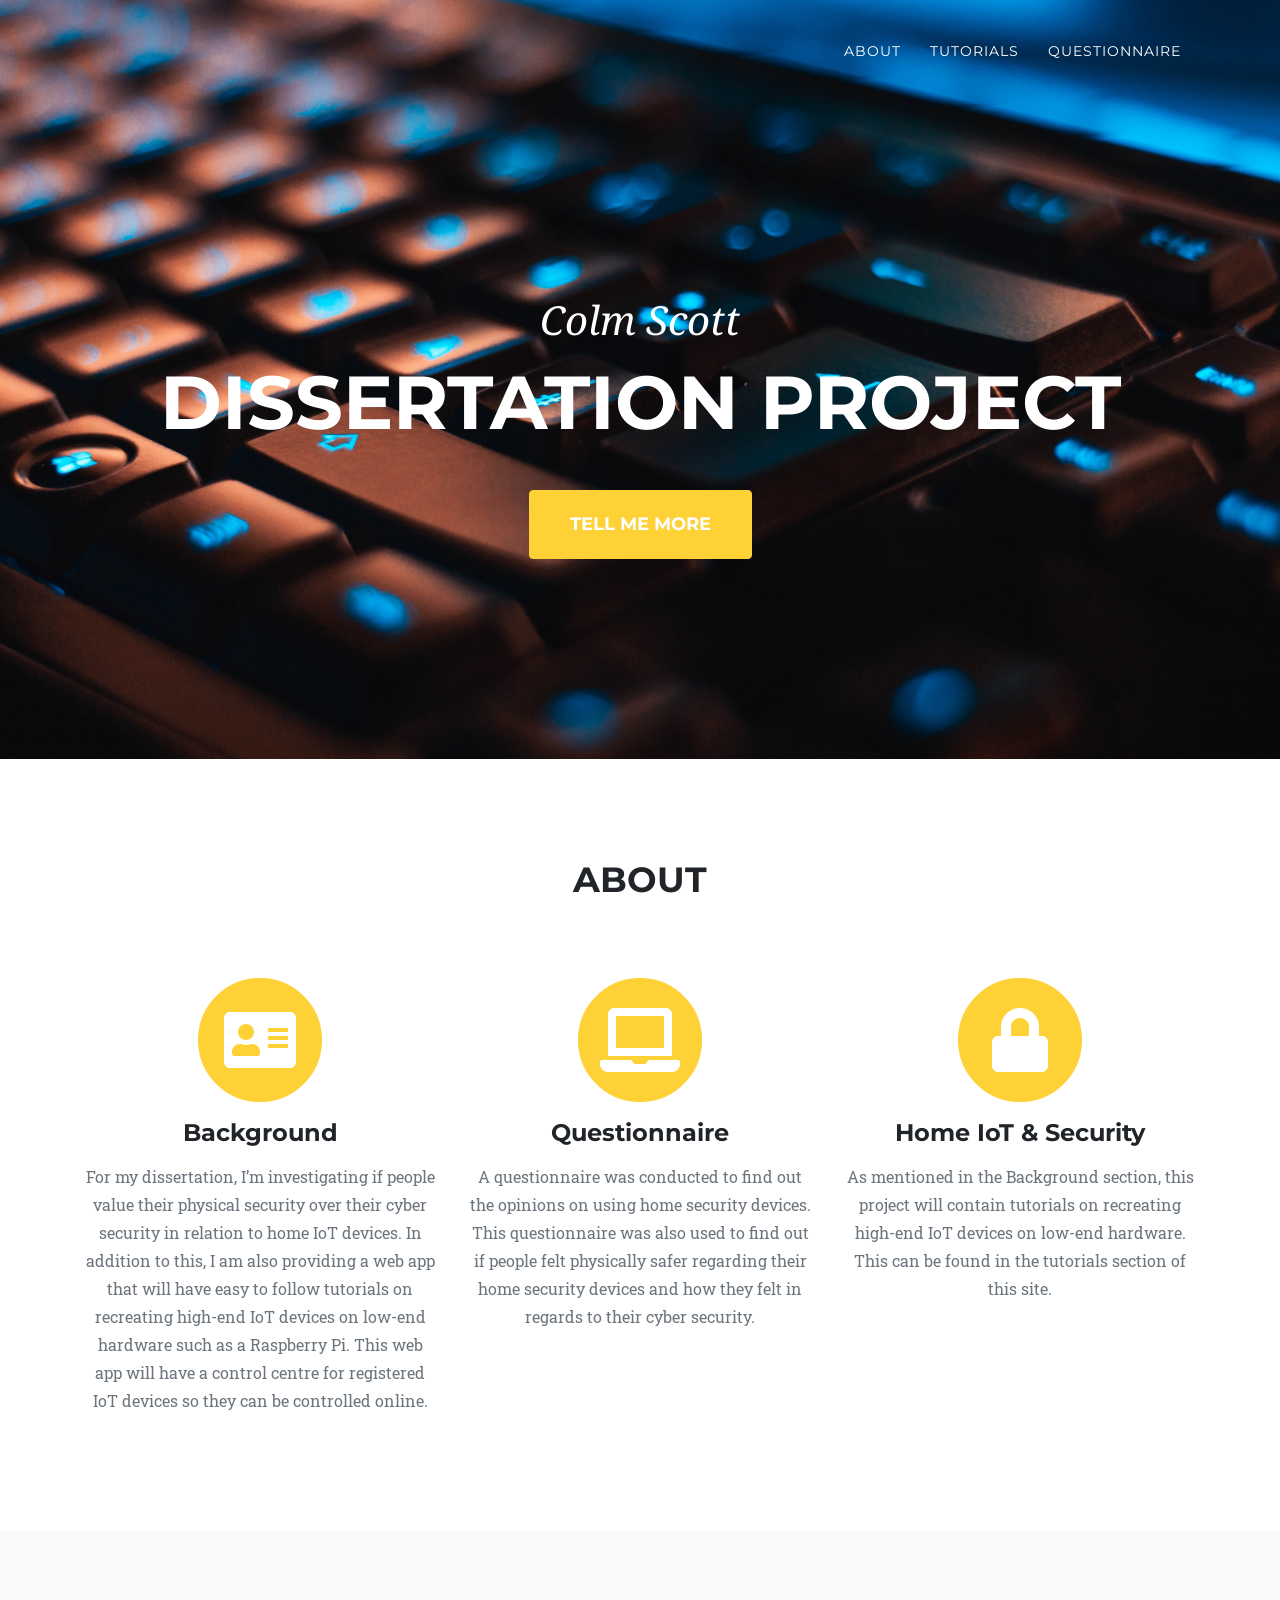
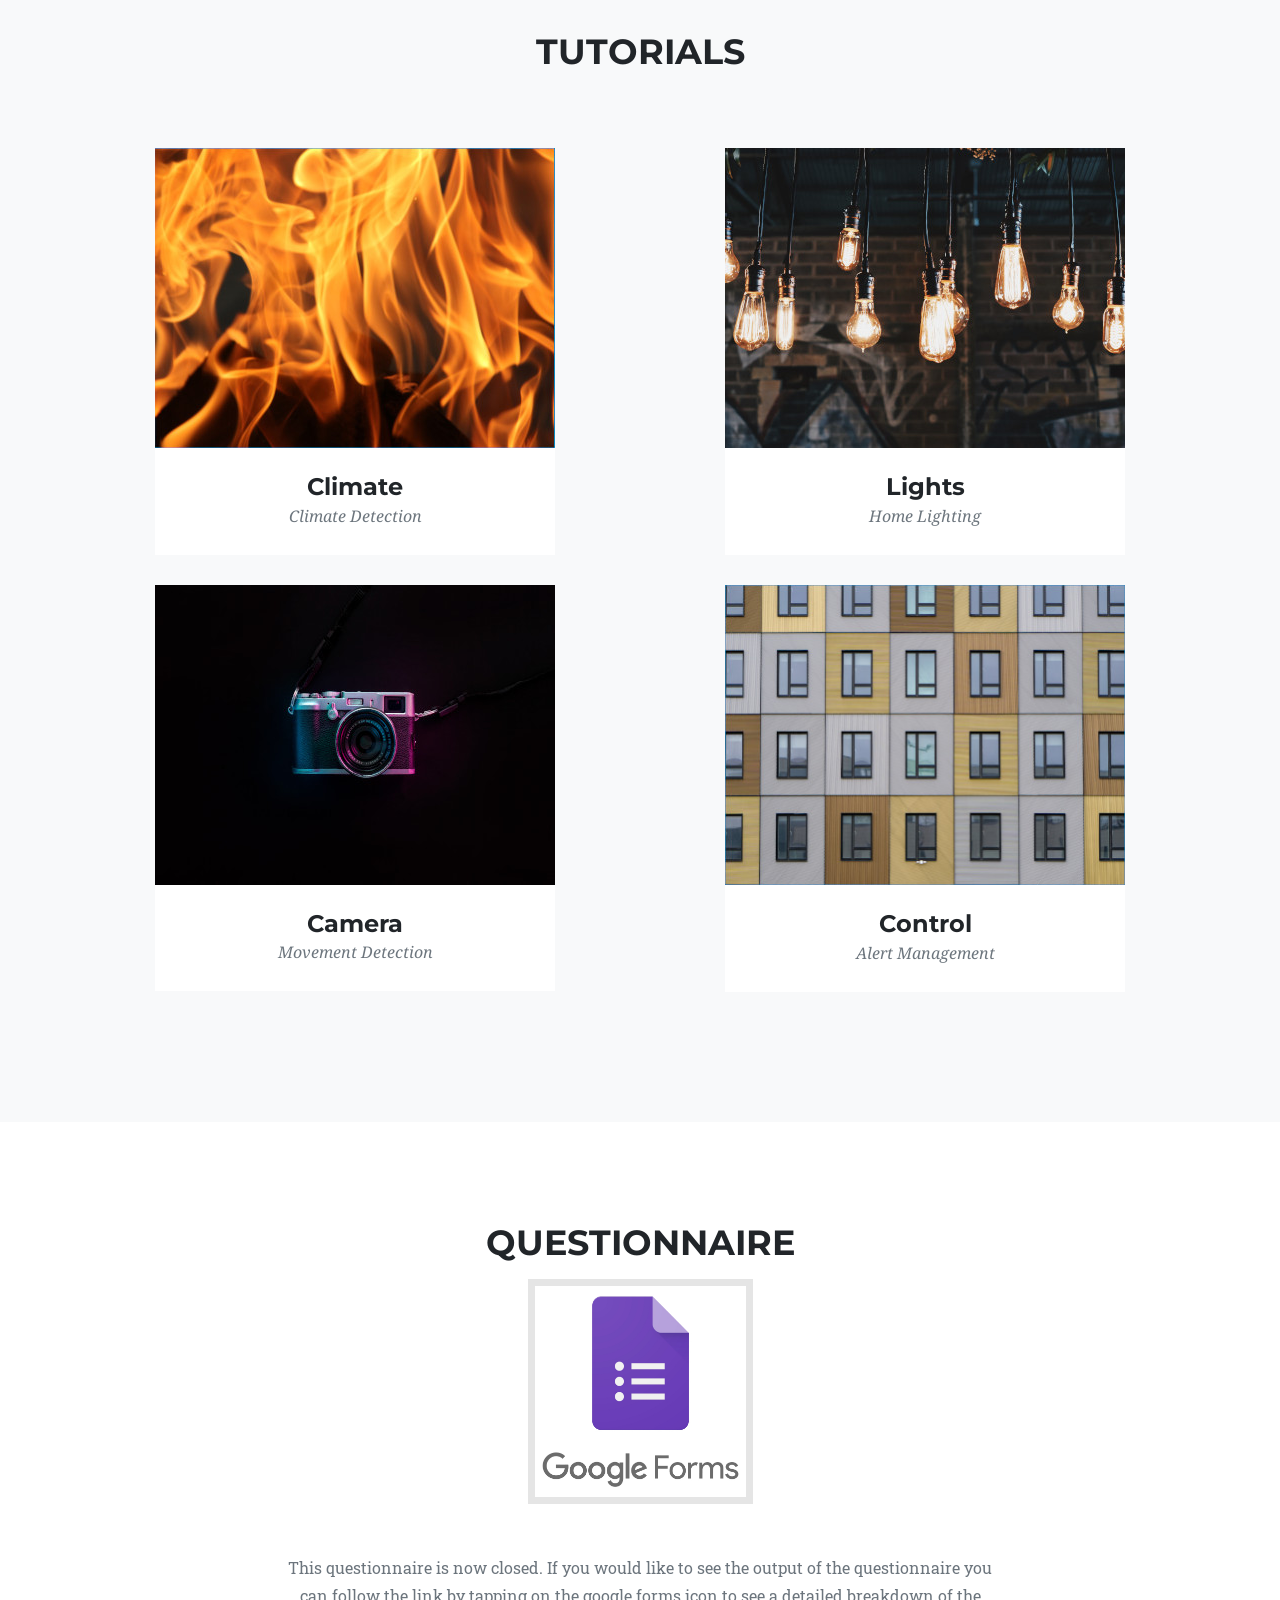
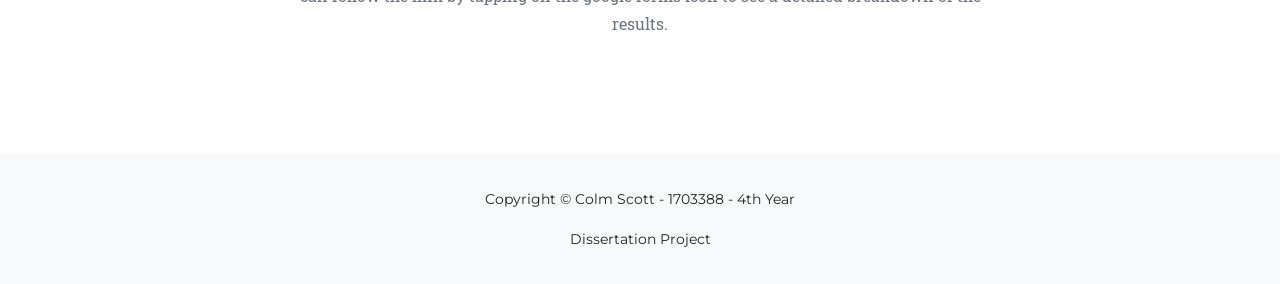
==== index.html @ 77fa9bd2 "Updated index" ====
<!DOCTYPE html>
<html lang="en">

<head>

  <meta charset="utf-8">
  <meta name="viewport" content="width=device-width, initial-scale=1, shrink-to-fit=no">
  <meta name="description" content="">
  <meta name="author" content="">

  <title>Dissertation Website</title>


  <!-- Bootstrap core CSS -->
  <link href="vendor/bootstrap/css/bootstrap.min.css" rel="stylesheet">

  <!-- Custom fonts for this template -->
  <link href="vendor/fontawesome-free/css/all.min.css" rel="stylesheet" type="text/css">
  <link href="https://fonts.googleapis.com/css?family=Montserrat:400,700" rel="stylesheet" type="text/css">
  <link href='https://fonts.googleapis.com/css?family=Kaushan+Script' rel='stylesheet' type='text/css'>
  <link href='https://fonts.googleapis.com/css?family=Droid+Serif:400,700,400italic,700italic' rel='stylesheet' type='text/css'>
  <link href='https://fonts.googleapis.com/css?family=Roboto+Slab:400,100,300,700' rel='stylesheet' type='text/css'>
  <!--<link href="https://fonts.googleapis.com/css?family=Play" rel="stylesheet" type="text/css">-->

  <!-- Custom styles for this template -->
  <link href="css/agency.min.css" rel="stylesheet">

  <!-- My Stylesheets -->
  <!--<link href="css/login.css" rel="stylesheet" type="text/css"/>-->

</head>

<body id="page-top">

  <!-- Navigation -->
  <nav class="navbar navbar-expand-lg navbar-dark fixed-top" id="mainNav">
    <div class="container">
      <!--<a class="navbar-brand js-scroll-trigger" href="#page-top">Colm Scott</a> -- Deprecated Logo -->
      <button class="navbar-toggler navbar-toggler-right" type="button" data-toggle="collapse" data-target="#navbarResponsive" aria-controls="navbarResponsive" aria-expanded="false" aria-label="Toggle navigation">
        Menu
        <i class="fas fa-bars"></i>
      </button>
      <div class="collapse navbar-collapse" id="navbarResponsive">
        <ul class="navbar-nav text-uppercase ml-auto">
          <li class="nav-item">
            <a class="nav-link js-scroll-trigger" href="#services">About</a>
          </li>
          <li class="nav-item">
            <a class="nav-link js-scroll-trigger" href="#tutorials">Tutorials</a>
          </li>

          <li class="nav-item">
            <a class="nav-link js-scroll-trigger" href="#questionnaire">Questionnaire</a>
          </li>
        </ul>
      </div>
    </div>
  </nav>

  <!-- Header -->
  <header class="masthead">
    <div class="container">
      <div class="intro-text">
        <div class="intro-lead-in">Colm Scott</div>
        <div class="intro-heading text-uppercase">Dissertation Project</div>
        <a class="btn btn-primary btn-xl text-uppercase js-scroll-trigger" href="#services">Tell Me More</a>
      </div>
    </div>
  </header>

  <!-- About -->
  <section class="page-section" id="services">
    <div class="container">
      <div class="row">
        <div class="col-lg-12 text-center">
          <h2 class="section-heading text-uppercase">About</h2>
          <h3 class="section-subheading text-muted"></h3>
        </div>
      </div>
      <div class="row text-center">
        <div class="col-md-4">
          <span class="fa-stack fa-4x">
            <i class="fas fa-circle fa-stack-2x text-primary"></i>
            <i class="fas fa-address-card fa-stack-1x fa-inverse"></i>
          </span>
          <h4 class="service-heading">Background</h4>
          <p class="text-muted">For my dissertation, I’m investigating if people value their physical security over their cyber security in relation to home IoT devices. In addition to this, I am also providing a web app that will have easy to follow tutorials on recreating high-end IoT devices on low-end hardware such as a Raspberry Pi. This web app will have a control centre for registered IoT devices so they can be controlled online.</p>
        </div>
        <div class="col-md-4">
          <span class="fa-stack fa-4x">
            <i class="fas fa-circle fa-stack-2x text-primary"></i>
            <i class="fas fa-laptop fa-stack-1x fa-inverse"></i>
          </span>
          <h4 class="service-heading">Questionnaire</h4>
          <p class="text-muted">A questionnaire was conducted to find out the opinions on using home security devices. This questionnaire was also used to find out if people felt physically safer regarding their home security devices and how they felt in regards to their cyber security. </p>
        </div>
        <div class="col-md-4">
          <span class="fa-stack fa-4x">
            <i class="fas fa-circle fa-stack-2x text-primary"></i>
            <i class="fas fa-lock fa-stack-1x fa-inverse"></i>
          </span>
          <h4 class="service-heading">Home IoT & Security</h4>
          <p class="text-muted">As mentioned in the Background section, this project will contain tutorials on recreating high-end IoT devices on low-end hardware. This can be found in the tutorials section of this site.</p>
        </div>
      </div>
    </div>
  </section>

  <!-- tutorials Grid -->
  <section class="bg-light page-section" id="tutorials">
    <div class="container">
      <div class="row">
        <div class="col-lg-12 text-center">
          <h2 class="section-heading text-uppercase">tutorials</h2>
          <h3 class="section-subheading text-muted"></h3>
        </div>
      </div>
      <div class="row">

        <div class="col-md-6 col-sm-6 tutorials-item">
          <a class="tutorials-link" data-toggle="modal" href="#tutorialsModal2">
            <div class="tutorials-hover">
              <div class="tutorials-hover-content">
                <i class="fas fa-plus fa-3x"></i>
              </div>
            </div>
            <img class="img-fluid" src="img/tutorials/02-thumbnail.jpg" alt="">
          </a>
          <div class="tutorials-caption">
            <h4>Climate</h4>
            <p class="text-muted">Climate Detection</p>
          </div>
        </div>
        <div class="col-md-6 col-sm-6 tutorials-item">
          <a class="tutorials-link" data-toggle="modal" href="#tutorialsModal3">
            <div class="tutorials-hover">
              <div class="tutorials-hover-content">
                <i class="fas fa-plus fa-3x"></i>
              </div>
            </div>
            <img class="img-fluid" src="img/tutorials/03-thumbnail.jpg" alt="">
          </a>
          <div class="tutorials-caption">
            <h4>Lights</h4>
            <p class="text-muted">Home Lighting</p>
          </div>
        </div>
        <div class="col-md-6 col-sm-6 tutorials-item">
          <a class="tutorials-link" data-toggle="modal" href="#tutorialsModal4">
            <div class="tutorials-hover">
              <div class="tutorials-hover-content">
                <i class="fas fa-plus fa-3x"></i>
              </div>
            </div>
            <img class="img-fluid" src="img/tutorials/04-thumbnail.jpg" alt="">
          </a>
          <div class="tutorials-caption">
            <h4>Camera</h4>
            <p class="text-muted">Movement Detection</p>
          </div>
        </div>

        <div class="col-md-6 col sm-6 tutorials-item">
          <a class="tutorials-link" data-toggle="modal" href="#tutorialsModal6">
            <div class="tutorials-hover">
              <div class="tutorials-hover-content">
                <i class="fas fa-plus fa-3x"></i>
              </div>
            </div>
            <img class="img-fluid" src="img/tutorials/06-thumbnail.jpg" alt="">
          </a>
          <div class="tutorials-caption">
            <h4>Control</h4>
            <p class="text-muted">Alert Management</p>
          </div>
        </div>
      </div>
    </div>
  </section>


  <!-- questionnaire -->
  <section class="page-section" id="questionnaire">
    <div class="container">
        <div class="col-lg-12 text-center">
          <h2 class="section-heading text-uppercase">Questionnaire</h2>
      </div>
      <div class="row">
        <div align="center" class="col-sm-12">
          <div class="questionnaire-member">
            <a href="https://docs.google.com/forms/d/e/1FAIpQLSfp2G-_gbzkL7wUYXMwClUHVhREmhCBXWgdVOjzmO_h6vBUYA/viewanalytics">
              <img class="mx-auto rounded-square" src="img/questionnaire/1.jpg" alt="">
            </a>
          </div>
        </div>
       
      </div>
      <div class="row">
        <div class="col-lg-8 mx-auto text-center">
          <p class="large text-muted">This questionnaire is now closed. If you would like to see the output of the questionnaire you can follow the link by tapping on the google forms icon to see a detailed breakdown of the results.</p>
        </div>
      </div>
    </div>
  </section>

  <!-- Footer -->
  <footer class="bg-light footer">
    <div class="container">
      <div class="row align-items-center">
        <div class="col-md-4">

        </div>
        <div class="col-md-4">
 			<span class="copyright">Copyright &copy; Colm Scott - 1703388 - 4th Year Dissertation Project</span>
        </div>
        <div class="col-md-4">
        </div>
      </div>
    </div>
  </footer>

  <!-- tutorials Modals -->

  <!-- Modal 1 -->
  <div class="tutorials-modal modal fade" id="tutorialsModal2" tabindex="-1" role="dialog" aria-hidden="true">
    <div class="modal-dialog">
      <div class="modal-content">
        <div class="close-modal" data-dismiss="modal">
          <div class="lr">
            <div class="rl"></div>
          </div>
        </div>
        <div class="container">
          <div class="row">
            <div class="col-lg-8 mx-auto">
              <div class="modal-body">
                <!-- Project Details Go Here -->
                <h2 class="text-uppercase">Climate</h2>
                <p class="item-intro text-muted"></p>
                <img class="img-fluid d-block mx-auto" src="img/tutorials/02-full.jpg" alt="">
             
                <h5><strong><u>Step 1.</u></strong></h5>
                <p>Firstly, we will need to create a directory to work in. To do this enter the following command "sudo mkdir temp" into the console.<p> 
                <img class="img-fluid d-block mx-auto" src="img/tutorials/temp/1-sudo-mkdir-temp.png">

                <h5><strong><u>Step 2.</u></strong></h5>
                <p>Enter the command "cd temp" to go to our newly created folder.<p>
                <img class="img-fluid d-block mx-auto" src="img/tutorials/temp/2-cd-temp.png">

                <h5><strong><u>Step 3.</u></strong></h5>
                <p>We will need to download the necessary files in order to use our climate reading chip. To download this, enter the following command "sudo wget -O bme280.py http://bit.ly/bme280py" into the console.<p>
                <img class="img-fluid d-block mx-auto" src="img/tutorials/temp/3-wget-github-stuff.png">

                <h5><strong><u>Step 4.</u></strong></h5>
                <p>Additionally, we need to download the necessary python libraries in order to read the output from the chip and properly use its functions. To do this, enter the following command "sudo apt-get install -y python-smbus" into the console. If prompted, enter "y" into the console to continue with the download.<p>
                <img class="img-fluid d-block mx-auto" src="img/tutorials/temp/4-sudo-apt-get-install-y-python-smbus.png">

                <h5><strong><u>Step 5.</u></strong></h5>
                <p>The following package we are going to download, will allow us to test if our climate reading chip has successfully been installed and is detectable by our Raspberry Pi. Enter the following command "sudo apt-get install -y i2c-tools" into the console. If prompted enter "y" into the console. Once this has completed downloading, reboot your device by entering "sudo reboot now" into the console.<p>
                <img class="img-fluid d-block mx-auto" src="img/tutorials/temp/5-sudo-apt-get-install-y-i2c-tools">

                <h5><strong><u>Step 6.</u></strong></h5>
                <p>Once your Raspberry Pi has rebooted (Step 5). Enter the following command "sudo raspi-config" into the console This will open the config menu for the Raspberry Pi.<p>
                <img class="img-fluid d-block mx-auto" src="img/tutorials/temp/6-sudo-raspi-config.png">

                <h5><strong><u>Step 7.</u></strong></h5>
                <p>Using the arrow keys, navigate to "5. Interfacing Options" and press enter when it becomes highlighted. This can be seen in the screenshot below.<p>
                <img class="img-fluid d-block mx-auto" src="img/tutorials/temp/7-interfacing-options.png">

                <h5><strong><u>Step 8.</u></strong></h5>
                <p>Using the arrow keys, navigate to "P5 I2C" and press enter, as shown in the screenshot below.<p>
                <img class="img-fluid d-block mx-auto" src="img/tutorials/temp/8-enable-ic2.png">

                <h5><strong><u>Step 9.</u></strong></h5>
                <p>After having completed Step 8, you will be prompted with a message asking if you would like to enable the "ARM I2C Interface". Navigate to "Yes" and hit enter. After you have done this, exit out the config menu and reboot the Raspberry Pi, if not prompted to do so.<p>
                <img class="img-fluid d-block mx-auto" src="img/tutorials/temp/9-arm-i2c-enabled-yes.png">

                <h5><strong><u>Step 10.</u></strong></h5>
                <p>Now that we have downloaded and installed all the neccessarry files/tools, it's time to test if our climate reading chip is readable by the Raspberry Pi. To do this, enter the following command "i2cdetect -y 1" into the console. If the output resembles the screenshot below, then the climate reading chip has successfully been implemented. If nothing is being detected, you should double check you have completed all the previous steps. <p>
                <img class="img-fluid d-block mx-auto" src="img/tutorials/temp/10-i2cdetect-y-1.png">

                <h5><strong><u>Step 11.</u></strong></h5>
                <p>We need to make a couple of edits to the "bme280.py" python script before we start using it. These edits serve a cosmetic purpose but also allows our control panel to utilise the script properly.
                To do this, enter the command "sudo nano bme280.py into terminal and hit enter. Once the script has opened, scroll  down to the bottom until you see "def main()" and edit the script until it looks like the following screenshot.<p>
                <img class="img-fluid d-block mx-auto" src="img/tutorials/temp/10-1-edit-script.png">

                <h5><strong><u>Step 12.</u></strong></h5>
                <p>Finally we can test the climate reading chip. To do this enter the following command "sudo python bme280.py" which can be seen in the screenshot below.<p>
                <img class="img-fluid d-block mx-auto" src="img/tutorials/temp/11-sudo-python-bme280.png">

                <h5><strong><u>Step 13.</u></strong></h5>
                <p>If the installation and setup of the climate reading chip has been successful, the output should be similar to the screenshot below.<p>
                <img class="img-fluid d-block mx-auto" src="img/tutorials/temp/12-output.png">

                <ul class="list-inline">
                  <li>Category: Climate</li>
                </ul>
                <button class="btn btn-primary" data-dismiss="modal" type="button">
                  <i class="fas fa-times"></i>
                  Close Tutorial</button>
              </div>
            </div>
          </div>
        </div>
      </div>
    </div>
  </div> 

  <!-- Modal 2 -->
  <div class="tutorials-modal modal fade" id="tutorialsModal3" tabindex="-1" role="dialog" aria-hidden="true">
    <div class="modal-dialog">
      <div class="modal-content">
        <div class="close-modal" data-dismiss="modal">
          <div class="lr">
            <div class="rl"></div>
          </div>
        </div>
        <div class="container">
          <div class="row">
            <div class="col-lg-8 mx-auto">
              <div class="modal-body">
                <!-- Project Details Go Here -->
                <h2 class="text-uppercase">Controllable Lights</h2>
                <p class="item-intro text-muted"></p>
                <img class="img-fluid d-block mx-auto" src="img/tutorials/03-full.jpg" alt="">
                <h5><strong><u>Step 1.</u></strong></h5>
                <p>Navigate to the console window on your Raspberry Pi, and enter "sudo apt install libglib2.0-dev" as shown in the screenshot below". This will install the necessarry code librarires we need to successfully control our light. <p>
                <img class="img-fluid d-block mx-auto" src="img/tutorials/light/1-sudo-apt-install-lib.png">

                <h5><strong><u>Step 2.</u></strong></h5>
                <p>As the libraries we are using use python3, we need to make sure we have python3 installed. To do this, enter "sudo apt install python3-pip" into the console which can be seen in the screenshot below.<p>
                <img class="img-fluid d-block mx-auto" src="img/tutorials/light/2-install-python3.png">

                <h5><strong><u>Step 3.</u></strong></h5>
                <p>As our controllable light is an Avea Lamp. We can download files that will allow us to easily control our Avea Lamp. In the console, enter the following commmand "git clone https://github.com/k0rventen/avea". This can be seen in the screenshot below. <p>
                <img class="img-fluid d-block mx-auto" src="img/tutorials/light/3-git-clone.png">

                <h5><strong><u>Step 4.</u></strong></h5>
                <p>If this was successful, a new file called "avea" will have been generated. To navigate to this folder, enter "cd avea" into the console, as seen in the screenshot below.<p>
                <img class="img-fluid d-block mx-auto" src="img/tutorials/light/4-cd-avea.png">

                <h5><strong><u>Step 5.</u></strong></h5>
                <p>Once we are in the "avea" folder, we can run the following command "sudo python3 setup.py install". This will setup the necessary files we need to control our lamp. **notice, bluetooth must be enabled for us to successfully control our lamp**<p>
                <img class="img-fluid d-block mx-auto" src="img/tutorials/light/5-sudo-python3-setup.png">

                <h5><strong><u>Step 6.</u></strong></h5>
                <p>To turn on our lamp, we need to utilise one python script. This script can be seen in the following screenshot. Additionally, to create the script, enter the following command "sudo nano turnON.py", and paste the script contents into there.<p>
                <img class="img-fluid d-block mx-auto" src="img/tutorials/light/6-turnON-script.png">

                <h5><strong><u>Step 7.</u></strong></h5>
                <p>This step is a replica of step 6. However, the python script is named "turnOFF.py", and the script is slightly different which can be seen in the following screenshot.<p>
                <img class="img-fluid d-block mx-auto" src="img/tutorials/light/7-turnOFF-script.png">

                <ul class="list-inline">
                  <li>Category: Home Lighting</li>
                </ul>
                <button class="btn btn-primary" data-dismiss="modal" type="button">
                  <i class="fas fa-times"></i>
                  Close Tutorial</button>
              </div>
            </div>
          </div>
        </div>
      </div>
    </div>
  </div>

  <!-- Modal 3 -->
  <div class="tutorials-modal modal fade" id="tutorialsModal4" tabindex="-1" role="dialog" aria-hidden="true">
    <div class="modal-dialog">
      <div class="modal-content">
        <div class="close-modal" data-dismiss="modal">
          <div class="lr">
            <div class="rl"></div>
          </div>
        </div>
        <div class="container">
          <div class="row">
            <div class="col-lg-8 mx-auto">
              <div class="modal-body">
                <!-- Project Details Go Here -->
                <h2 class="text-uppercase">Camera & Video</h2>
                <p class="item-intro text-muted"></p>
                <img class="img-fluid d-block mx-auto" src="img/tutorials/04-full.jpg" alt="">
                <h5><strong><u>Step 1.</u></strong></h5>
                <p>Navigate to the console window on your Raspberry Pi, and enter "sudo raspi-config" as shown in the screenshot below"<p>
                <img class="img-fluid d-block mx-auto" src="img/tutorials/camera/1-sudo-raspi-config.png">

                <br>
                <h5><strong><u>Step 2.</u></strong></h5>
                <p>You will be presented with an onscreen menu as shown below in the screenshot. Using the arrow keys navigate to "5 Interfacing Options" and hit enter<p>
                <img class="img-fluid d-block mx-auto" src="img/tutorials/camera/2-interfacing-options.png">
                
                <br>
                <h5><strong><u>Step 3.</u></strong></h5>
                <p>You will be presented with another onscreen menu. Navigate to "P1 Camera" and press enter. This can be seen in the screenshot below<p>
                <img class="img-fluid d-block mx-auto" src="img/tutorials/camera/3-enable-disable-camera.png">

                <br>
                <h5><strong><u>Step 4.</u></strong></h5>
                <p>Navigate to "Yes" and press enter.</p>
                <img class="img-fluid d-block mx-auto" src="img/tutorials/camera/4-select-yes.png">

                <br>
                <h5><strong><u>Step 5.</u></strong></h5>
                <p>The following screen as shown in the screenshot below, will prompt you to reboot your machine. Navigate to "Yes" and press enter.</p>
                <img class="img-fluid d-block mx-auto" src="img/tutorials/camera/5-reboot.png">

                <br>
                <h5><strong><u>Step 6.</u></strong></h5>
                <p>Now it is time to test the camera. As per the following screenshot, enter the commmand "raspistill -v -o test.jpg" into the console.</p>
                <img class="img-fluid d-block mx-auto" src="img/tutorials/camera/6-test-camera.png">

                <br>
                <h5><strong><u>Step 7.</u></strong></h5>
                <p>Once you have issued the previous command. Type "ls" into the console. If you can see a file called "test.jpg" in your current directory. Then you have successfully set-up the camera</p>

                <br>
                <h5><strong><u>Step 8.</u></strong></h5>
                <p>Now that your camera is able to take pictures. The next step is to give it the ability to snap a video clip anytime motion is detected. To do this, we will need to download and install "motion". This will allow to complete this.</p>
                <img class="img-fluid d-block mx-auto" src="img/tutorials/camera/7-install-motion-for-live-feed.png">

                <br>
                <h5><strong><u>Step 9.</u></strong></h5>
                <p>For the following steps, we will need to know a couple of details about our camera. As per the following screenshot, enter the command "v412-ctl -V" into the console. The information we are looking for is 'Width/Height'. In this example the Width and Height is 1024 and 768.</p>
                <img class="img-fluid d-block mx-auto" src="img/tutorials/camera/8-Details-of-camera.png">

                <br>
                <h5><strong><u>Step 10.</u></strong></h5>
                <p>It's now time to change the configuration file for 'motion'. Enter the following command "sudo nano /etc/motion/motion.conf" into the console.</p>
                <img class="img-fluid d-block mx-auto" src="img/tutorials/camera/9-Motion-conf.png">

                <br>
                <h5><strong><u>Step 11.</u></strong></h5>
                <p>The first thing we have to change in the 'motion.conf' file is the deamon value. In the screenshot below we can see the deamon has been set to off. Change this value to 'on' so it says 'deamon on'. This will allow us to run the motion capture software in the background.</p>
                <img class="img-fluid d-block mx-auto" src="img/tutorials/camera/10-Change-deamon-to-on.png">

                <br>
                <h5><strong><u>Step 12.</u></strong></h5>
                <p>In the following screenshot, we can see the value of "stream_localhost" has been to set to "on". We need to change this value to "off". By changing this value to "off", we can now access the livestream of our camera through the internet. If we didn't change this value, we would only be able to access our camere livestream on our local network i.e. home WiFi.</p>
                <img class="img-fluid d-block mx-auto" src="img/tutorials/camera/11-Change-stream-restrictions-to-off.png">

                <br>
                <h5><strong><u>Step 13.</u></strong></h5>
                <p>In this step, we are upping the maximum framerate of the camera livestream. By default the framerate is set to "1" which can be seen in the screenshot below, this would give us a very choppy video. Change the frame rate to "30".
                Although, we changed the livestream framrate to 30, it depends on the wifi signal so this may actually be lower on the livestream. Additionally, our camera max framerate is 30, so that's why the config file was set to 30.</p>
                <img class="img-fluid d-block mx-auto" src="img/tutorials/camera/11.2-Change-stream-maxium-framerate-to-30.png">

                <br>
                <h5><strong><u>Step 14.</u></strong></h5>
                <p>This step is important as it sets the location of where our captured motion video clips will be saved. As per the following screenshot, we can see the files are being saved to a folder located at "/var/lib/motion". To make the files easier to find, we are going to change where the video clips are being saved. Change the value "/var/lib/motion" to "/home/pi/Monitor". This will store the video clips in a folder called "Monitor" located at home on the Raspberry Pi.</p>
                <img class="img-fluid d-block mx-auto" src="img/tutorials/camera/12-Change-to-home-pi-Monitor.png">

                <br>
                <h5><strong><u>Step 15.</u></strong></h5>
                <p>The value of v4l2_palette is currently set to "17". Change this value to "15".</p>
                <img class="img-fluid d-block mx-auto" src="img/tutorials/camera/13-Change-to-15.png">

                <br>
                <h5><strong><u>Step 16.</u></strong></h5>
                <p>In Step 9 we found out the width and height of our camera. In the screenshot below, we can see the current width of the camera is set to "320". Change this value to the width of your camera, in our example, the width is 1024. </p>
                <img class="img-fluid d-block mx-auto" src="img/tutorials/camera/14-Change-width-1024.png">

                <br>
                <h5><strong><u>Step 17.</u></strong></h5>
                <p>This step is similar to Step 16. Change the value of "240" to the height of the camera, in our case, 240. It's important to set the width and height of camera as it will give a bigger and clearer image.</p>
                <img class="img-fluid d-block mx-auto" src="img/tutorials/camera/15-Change-height-to-768.png">

                <br>
                <h5><strong><u>Step 18.</u></strong></h5>
                <p>This step is if you want to capture video seperate from the livestream. The default framerate is set to "2', change to this our cameras framerate which is 30.</p>
                <img class="img-fluid d-block mx-auto" src="img/tutorials/camera/16-Change-to-100.png">

                <br>
                <h5><strong><u>Step 19.</u></strong></h5>
                <p>We nearly have a working livestream of our camera. In step 11, we enabled the motion capture software to run in the background. Now we have to actually give it the permission to run. Enter "sudo nano /etc/default/motion" into the console, as shown in the screenshot below.
                <img class="img-fluid d-block mx-auto" src="img/tutorials/camera/17-Open-etc-default-motion.png">

                <br>
                <h5><strong><u>Step 20.</u></strong></h5>
                <p>Change the value of "start_motion_deamon" to "yes"</p>
                <img class="img-fluid d-block mx-auto" src="img/tutorials/camera/18-Change-to-yes.png">

                <br>
                <h5><strong><u>Step 21.</u></strong></h5>
                <p>In Step 14, we pointed at where to save the capture video files from the camera. Now we have to create that location. As shown in the screenshot below, enter the command "mkdir /home/pi/Monitor" into console.</p>
                <img class="img-fluid d-block mx-auto" src="img/tutorials/camera/19-mkdir-home-pi-Monitor.png">

                <br>
                <h5><strong><u>Step 22.</u></strong></h5>
                <p>In this step, we are simply giving 'motion' owenership of our newly created folder "Monitor".</p>
                <img class="img-fluid d-block mx-auto" src="img/tutorials/camera/20-sudo-chgrp-motion.png">

                <br>
                <h5><strong><u>Step 23.</u></strong></h5>
                <p>Now we are giving 'motion' the ability to read and write to the folder 'Monitor'</p>
                <img class="img-fluid d-block mx-auto" src="img/tutorials/camera/21-chmod-g+rwx-home-pi-Monitor.png">

                <br>
                <h5><strong><u>Step 24.</u></strong></h5>
                <p>Finally, we can start our livestream. Enter the following command "sudo service motion start" into the console, as shown in the screenshot below.</p>
                <img class="img-fluid d-block mx-auto" src="img/tutorials/camera/22-sudo-service-motion-start.png">

                <ul class="list-inline">
                  <li>Category: Movement Detection </li>
                </ul>
                <button class="btn btn-primary" data-dismiss="modal" type="button">
                  <i class="fas fa-times"></i>
                  Close Tutorial</button>
              </div>
            </div>
          </div>
        </div>
      </div>
    </div>
  </div>

  <!-- Modal 4 -->
  <div class="tutorials-modal modal fade" id="tutorialsModal6" tabindex="-1" role="dialog" aria-hidden="true">
    <div class="modal-dialog">
      <div class="modal-content">
        <div class="close-modal" data-dismiss="modal">
          <div class="lr">
            <div class="rl"></div>
          </div>
        </div>
        <div class="container">
          <div class="row">
            <div class="col-lg-8 mx-auto">
              <div class="modal-body">
                <!-- Project Details Go Here -->
                <h2 class="text-uppercase">Control Panel</h2>
                <p class="item-intro text-muted">Notice! Please complete the other tutorials before completing this one!</p>
                <img class="img-fluid d-block mx-auto" src="img/tutorials/06-full.jpg" alt="">
                <p>The control panel will act as a seperate website hosted form the Raspberry Pi allowing us to interact with out IoT devices/</p>

                <br>
                <h5><strong><u>Step 1.</u></strong></h5>
                <p>Firstly, we need to install Apache. Apache is the web server that will host our control panel and allow us to interact with our devices. To do this, enter "sudo apt install apache2" as shown below.</p>
                <img class="img-fluid d-block mx-auto" src="img/tutorials/xampp/1-sudo-apt-install-apache2.png">

                <br>
                <h5><strong><u>Step 2.</u></strong></h5>
                <p>In this step, we are giving the user "pi" ownershop of the folder our webserver is contained in. This will allow to make changes to our folder when needed. Enter the command which can be seen below into the terminal</p>
                <img class="img-fluid d-block mx-auto" src="img/tutorials/xampp/2-sudo-chown-r-pi.png">

                <br>
                <h5><strong><u>Step 3.</u></strong></h5>
                <p>By entering in the following command into terminal, we are giving Apache who is the owner of /var/www/html the ability to read, write, and execute files within that folder.</p>
                <img class="img-fluid d-block mx-auto" src="img/tutorials/xampp/3-sudo-chmod-R-770.png">

                <br>
                <h5><strong><u>Step 4.</u></strong></h5>
                <p>To start Apache, enter in the following command "sudo systemctl start apache2" to terminal. Once you have done this, open a website and navigate to "192.168.*.*/index.html". If you are met with a page that says "It works!" then you are successful.</p>

                <br>
                <h5><strong><u>Step 5.</u></strong></h5>
                <p>The next step is to navigate to where your web server is stored. Do this by entering the following command "cd /var/www/html" into terminal.</p>
                <img class="img-fluid d-block mx-auto" src="img/tutorials/xampp/6-cd-var-www-html.png">

                <br>
                <h5><strong><u>Step 6.</u></strong></h5>
                <p>In this step, we are creating the php file for our control page. To do this, enter the following command "sudo nano control.php"into the terminal.</p>
                <img class="img-fluid d-block mx-auto" src="img/tutorials/xampp/7-sudo-nano-control.png">

                <br>
                <h5><strong><u>Step 7.</u></strong></h5>
                <p>To stylise our control panel, we will add the following css shown in the screenshot below. To do this enter the following command "sudo nano panel.css" into terminal.</p>
                <img class="img-fluid d-block mx-auto" src="img/tutorials/xampp/8-sudo-nano-panel.png">
                <p>Populate the newly opened window with the code below.<p>
                <img class="img-fluid d-block mx-auto" src="img/tutorials/xampp/8.1-panel-css.png">


                <br>
                <h5><strong><u>Step 8.</u></strong></h5>
                <p>Next we will need to copy over our necessary scripts which the control panel will need to interact with our devices. To do this enter in the following set of commands:
                <li>sudo cp /home/pi/avea/turnOFF.py /var/www/html/turnOFF.py</li>
                <li>sudo cp /home/pi/avea/turnON.py /var/www/html/turnON.py</li>
                <li>sudo cp /home/pi/temp/bme280.py /var/www/html/bme280.py</li>
                </p>
                <img class="img-fluid d-block mx-auto" src="img/tutorials/xampp/.png">

                <br>
                <h5><strong><u>Step </u></strong></h5>
                <p></p>
                <img class="img-fluid d-block mx-auto" src="img/tutorials/xampp/.png">

                <ul class="list-inline">
                  <li>Category: Control Panel</li>
                </ul>
                <button class="btn btn-primary" data-dismiss="modal" type="button">
                  <i class="fas fa-times"></i>
                  Close Tutorial</button>
              </div>
            </div>
          </div>
        </div>
      </div>
    </div>
  </div>

  <!-- Bootstrap core JavaScript -->
  <script src="vendor/jquery/jquery.min.js"></script>
  <script src="vendor/bootstrap/js/bootstrap.bundle.min.js"></script>

  <!-- Plugin JavaScript -->
  <script src="vendor/jquery-easing/jquery.easing.min.js"></script>

  <!-- Contact form JavaScript -->
  <script src="js/jqBootstrapValidation.js"></script>
  <script src="js/contact_me.js"></script>

  <!-- Custom scripts for this template -->
  <script src="js/agency.min.js"></script>


</body>

</html>
---- css/agency.min.css ----
/*!
 * Start Bootstrap - Agency v5.2.2 (https://startbootstrap.com/template-overviews/agency)
 * Copyright 2013-2019 Start Bootstrap
 * Licensed under MIT (https://github.com/BlackrockDigital/startbootstrap-agency/blob/master/LICENSE)
 /*!
 * Start Bootstrap - Agency v5.2.2 (https://startbootstrap.com/template-overviews/agency)
 * Copyright 2013-2019 Start Bootstrap
 * Licensed under MIT (https://github.com/BlackrockDigital/startbootstrap-agency/blob/master/LICENSE)
 /*!
 * Start Bootstrap - Agency v5.2.2 (https://startbootstrap.com/template-overviews/agency)
 * Copyright 2013-2019 Start Bootstrap
 * Licensed under MIT (https://github.com/BlackrockDigital/startbootstrap-agency/blob/master/LICENSE)
 /*!
 * Start Bootstrap - Agency v5.2.2 (https://startbootstrap.com/template-overviews/agency)
 * Copyright 2013-2019 Start Bootstrap
 * Licensed under MIT (https://github.com/BlackrockDigital/startbootstrap-agency/blob/master/LICENSE)
 /*!
 * Start Bootstrap - Agency v5.2.2 (https://startbootstrap.com/template-overviews/agency)
 * Copyright 2013-2019 Start Bootstrap
 * Licensed under MIT (https://github.com/BlackrockDigital/startbootstrap-agency/blob/master/LICENSE)
 */body{overflow-x:hidden;font-family:'Roboto Slab',-apple-system,BlinkMacSystemFont,'Segoe UI',Roboto,'Helvetica Neue',Arial,sans-serif,'Apple Color Emoji','Segoe UI Emoji','Segoe UI Symbol','Noto Color Emoji'}p{line-height:1.75}a{color:#fed136}a:hover{color:#fec503}.text-primary{color:#fed136!important}h1,h2,h3,h4,h5,h6{font-weight:700;font-family:Montserrat,-apple-system,BlinkMacSystemFont,'Segoe UI',Roboto,'Helvetica Neue',Arial,sans-serif,'Apple Color Emoji','Segoe UI Emoji','Segoe UI Symbol','Noto Color Emoji'}.page-section{padding:100px 0}.page-section h2.section-heading{font-size:35px;margin-top:0;margin-bottom:15px}.page-section h3.section-subheading{font-size:16px;font-weight:400;font-style:italic;margin-bottom:75px;text-transform:none;font-family:'Droid Serif',-apple-system,BlinkMacSystemFont,'Segoe UI',Roboto,'Helvetica Neue',Arial,sans-serif,'Apple Color Emoji','Segoe UI Emoji','Segoe UI Symbol','Noto Color Emoji'}@media (min-width:768px){section{padding:150px 0}}::-moz-selection{background:#fed136;text-shadow:none}::selection{background:#fed136;text-shadow:none}img::-moz-selection{background:0 0}img::selection{background:0 0}img::-moz-selection{background:0 0}.btn{font-family:Montserrat,-apple-system,BlinkMacSystemFont,'Segoe UI',Roboto,'Helvetica Neue',Arial,sans-serif,'Apple Color Emoji','Segoe UI Emoji','Segoe UI Symbol','Noto Color Emoji';font-weight:700}.btn-xl{font-size:18px;padding:20px 40px}.btn-primary{background-color:#fed136;border-color:#fed136}.btn-primary:active,.btn-primary:focus,.btn-primary:hover{background-color:#fec810!important;border-color:#fec810!important;color:#fff}.btn-primary:active,.btn-primary:focus{box-shadow:0 0 0 .2rem rgba(254,209,55,.5)!important}#mainNav{background-color:#212529}#mainNav .navbar-toggler{font-size:12px;right:0;padding:13px;text-transform:uppercase;color:#fff;border:0;background-color:#fed136;font-family:Montserrat,-apple-system,BlinkMacSystemFont,'Segoe UI',Roboto,'Helvetica Neue',Arial,sans-serif,'Apple Color Emoji','Segoe UI Emoji','Segoe UI Symbol','Noto Color Emoji'}#mainNav .navbar-brand{color:#fed136;font-family:'Kaushan Script',-apple-system,BlinkMacSystemFont,'Segoe UI',Roboto,'Helvetica Neue',Arial,sans-serif,'Apple Color Emoji','Segoe UI Emoji','Segoe UI Symbol','Noto Color Emoji'}#mainNav .navbar-brand.active,#mainNav .navbar-brand:active,#mainNav .navbar-brand:focus,#mainNav .navbar-brand:hover{color:#fec503}#mainNav .navbar-nav .nav-item .nav-link{font-size:90%;font-weight:400;padding:.75em 0;letter-spacing:1px;color:#fff;font-family:Montserrat,-apple-system,BlinkMacSystemFont,'Segoe UI',Roboto,'Helvetica Neue',Arial,sans-serif,'Apple Color Emoji','Segoe UI Emoji','Segoe UI Symbol','Noto Color Emoji'}#mainNav .navbar-nav .nav-item .nav-link.active,#mainNav .navbar-nav .nav-item .nav-link:hover{color:#fed136}@media (min-width:992px){#mainNav{padding-top:25px;padding-bottom:25px;transition:padding-top .3s,padding-bottom .3s;border:none;background-color:transparent}#mainNav .navbar-brand{font-size:1.75em;transition:all .3s}#mainNav .navbar-nav .nav-item .nav-link{padding:1.1em 1em!important}#mainNav.navbar-shrink{padding-top:0;padding-bottom:0;background-color:#212529}#mainNav.navbar-shrink .navbar-brand{font-size:1.25em;padding:12px 0}}header.masthead{text-align:center;color:#fff;background-image:url(../img/header-bg.jpg);background-repeat:no-repeat;background-attachment:scroll;background-position:center;background-size:cover}header.masthead .intro-text{padding-top:150px;padding-bottom:100px}header.masthead .intro-text .intro-lead-in{font-size:22px;font-style:italic;line-height:22px;margin-bottom:25px;font-family:'Droid Serif',-apple-system,BlinkMacSystemFont,'Segoe UI',Roboto,'Helvetica Neue',Arial,sans-serif,'Apple Color Emoji','Segoe UI Emoji','Segoe UI Symbol','Noto Color Emoji'}header.masthead .intro-text .intro-heading{font-size:40px;font-weight:700;line-height:50px;margin-bottom:25px;font-family:Montserrat,-apple-system,BlinkMacSystemFont,'Segoe UI',Roboto,'Helvetica Neue',Arial,sans-serif,'Apple Color Emoji','Segoe UI Emoji','Segoe UI Symbol','Noto Color Emoji'}@media (min-width:768px){header.masthead .intro-text{padding-top:300px;padding-bottom:200px}header.masthead .intro-text .intro-lead-in{font-size:40px;font-style:italic;line-height:40px;margin-bottom:25px;font-family:'Droid Serif',-apple-system,BlinkMacSystemFont,'Segoe UI',Roboto,'Helvetica Neue',Arial,sans-serif,'Apple Color Emoji','Segoe UI Emoji','Segoe UI Symbol','Noto Color Emoji'}header.masthead .intro-text .intro-heading{font-size:75px;font-weight:700;line-height:75px;margin-bottom:50px;font-family:Montserrat,-apple-system,BlinkMacSystemFont,'Segoe UI',Roboto,'Helvetica Neue',Arial,sans-serif,'Apple Color Emoji','Segoe UI Emoji','Segoe UI Symbol','Noto Color Emoji'}}.service-heading{margin:15px 0;text-transform:none}#tutorials .tutorials-item{right:0;margin:0 0 15px}#tutorials .tutorials-item .tutorials-link{position:relative;display:block;max-width:400px;margin:0 auto;cursor:pointer}#tutorials .tutorials-item .tutorials-link .tutorials-hover{position:absolute;width:100%;height:100%;transition:all ease .5s;opacity:0;background:rgba(254,209,54,.9)}#tutorials .tutorials-item .tutorials-link .tutorials-hover:hover{opacity:1}#tutorials .tutorials-item .tutorials-link .tutorials-hover .tutorials-hover-content{font-size:20px;position:absolute;top:50%;width:100%;height:20px;margin-top:-12px;text-align:center;color:#fff}#tutorials .tutorials-item .tutorials-link .tutorials-hover .tutorials-hover-content i{margin-top:-12px}#tutorials .tutorials-item .tutorials-link .tutorials-hover .tutorials-hover-content h3,#tutorials .tutorials-item .tutorials-link .tutorials-hover .tutorials-hover-content h4{margin:0}#tutorials .tutorials-item .tutorials-caption{max-width:400px;margin:0 auto;padding:25px;text-align:center;background-color:#fff}#tutorials .tutorials-item .tutorials-caption h4{margin:0;text-transform:none}#tutorials .tutorials-item .tutorials-caption p{font-size:16px;font-style:italic;margin:0;font-family:'Droid Serif',-apple-system,BlinkMacSystemFont,'Segoe UI',Roboto,'Helvetica Neue',Arial,sans-serif,'Apple Color Emoji','Segoe UI Emoji','Segoe UI Symbol','Noto Color Emoji'}#tutorials *{z-index:2}@media (min-width:767px){#tutorials .tutorials-item{margin:0 0 30px}}.tutorials-modal .modal-dialog{margin:1rem;max-width:100vw}.tutorials-modal .modal-content{padding:100px 0;text-align:center}.tutorials-modal .modal-content h2{font-size:3em;margin-bottom:15px}.tutorials-modal .modal-content p{margin-bottom:30px}.tutorials-modal .modal-content p.item-intro{font-size:16px;font-style:italic;margin:20px 0 30px;font-family:'Droid Serif',-apple-system,BlinkMacSystemFont,'Segoe UI',Roboto,'Helvetica Neue',Arial,sans-serif,'Apple Color Emoji','Segoe UI Emoji','Segoe UI Symbol','Noto Color Emoji'}.tutorials-modal .modal-content ul.list-inline{margin-top:0;margin-bottom:30px}.tutorials-modal .modal-content img{margin-bottom:30px}.tutorials-modal .modal-content button{cursor:pointer}.tutorials-modal .close-modal{position:absolute;top:25px;right:25px;width:75px;height:75px;cursor:pointer;background-color:transparent}.tutorials-modal .close-modal:hover{opacity:.3}.tutorials-modal .close-modal .lr{z-index:1051;width:1px;height:75px;margin-left:35px;transform:rotate(45deg);background-color:#212529}.tutorials-modal .close-modal .lr .rl{z-index:1052;width:1px;height:75px;transform:rotate(90deg);background-color:#212529}.timeline{position:relative;padding:0;list-style:none}.timeline:before{position:absolute;top:0;bottom:0;left:40px;width:2px;margin-left:-1.5px;content:'';background-color:#e9ecef}.timeline>li{position:relative;min-height:50px;margin-bottom:50px}.timeline>li:after,.timeline>li:before{display:table;content:' '}.timeline>li:after{clear:both}.timeline>li .timeline-panel{position:relative;float:right;width:100%;padding:0 20px 0 100px;text-align:left}.timeline>li .timeline-panel:before{right:auto;left:-15px;border-right-width:15px;border-left-width:0}.timeline>li .timeline-panel:after{right:auto;left:-14px;border-right-width:14px;border-left-width:0}.timeline>li .timeline-image{position:absolute;z-index:100;left:0;width:80px;height:80px;margin-left:0;text-align:center;color:#fff;border:7px solid #e9ecef;border-radius:100%;background-color:#fed136}.timeline>li .timeline-image h4{font-size:10px;line-height:14px;margin-top:12px}.timeline>li.timeline-inverted>.timeline-panel{float:right;padding:0 20px 0 100px;text-align:left}.timeline>li.timeline-inverted>.timeline-panel:before{right:auto;left:-15px;border-right-width:15px;border-left-width:0}.timeline>li.timeline-inverted>.timeline-panel:after{right:auto;left:-14px;border-right-width:14px;border-left-width:0}.timeline>li:last-child{margin-bottom:0}.timeline .timeline-heading h4{margin-top:0;color:inherit}.timeline .timeline-heading h4.subheading{text-transform:none}.timeline .timeline-body>p,.timeline .timeline-body>ul{margin-bottom:0}@media (min-width:768px){.timeline:before{left:50%}.timeline>li{min-height:100px;margin-bottom:100px}.timeline>li .timeline-panel{float:left;width:41%;padding:0 20px 20px 30px;text-align:right}.timeline>li .timeline-image{left:50%;width:100px;height:100px;margin-left:-50px}.timeline>li .timeline-image h4{font-size:13px;line-height:18px;margin-top:16px}.timeline>li.timeline-inverted>.timeline-panel{float:right;padding:0 30px 20px 20px;text-align:left}}@media (min-width:992px){.timeline>li{min-height:150px}.timeline>li .timeline-panel{padding:0 20px 20px}.timeline>li .timeline-image{width:150px;height:150px;margin-left:-75px}.timeline>li .timeline-image h4{font-size:18px;line-height:26px;margin-top:30px}.timeline>li.timeline-inverted>.timeline-panel{padding:0 20px 20px}}@media (min-width:1200px){.timeline>li{min-height:170px}.timeline>li .timeline-panel{padding:0 20px 20px 100px}.timeline>li .timeline-image{width:170px;height:170px;margin-left:-85px}.timeline>li .timeline-image h4{margin-top:40px}.timeline>li.timeline-inverted>.timeline-panel{padding:0 100px 20px 20px}}.questionnaire-member{margin-bottom:50px;text-align:center}.questionnaire-member img{width:225px;height:225px;border:7px solid rgba(0,0,0,.1)}.questionnaire-member h4{margin-top:25px;margin-bottom:0;text-transform:none}.questionnaire-member p{margin-top:0}section#login{background-color:#212529;background-image:url(../img/map-image.png);background-repeat:no-repeat;background-position:center}section#login .section-heading{color:#fff}section#contact{background-color:#212529;background-image:url(../img/map-image.png);background-repeat:no-repeat;background-position:center}section#contact .section-heading{color:#fff}section#contact .form-group{margin-bottom:25px}section#contact .form-group input,section#contact .form-group textarea{padding:20px}section#contact .form-group input.form-control{height:auto}section#contact .form-group textarea.form-control{height:248px}section#contact .form-control:focus{border-color:#fed136;box-shadow:none}section#contact ::-webkit-input-placeholder{font-weight:700;color:#ced4da;font-family:Montserrat,-apple-system,BlinkMacSystemFont,'Segoe UI',Roboto,'Helvetica Neue',Arial,sans-serif,'Apple Color Emoji','Segoe UI Emoji','Segoe UI Symbol','Noto Color Emoji'}section#contact :-moz-placeholder{font-weight:700;color:#ced4da;font-family:Montserrat,-apple-system,BlinkMacSystemFont,'Segoe UI',Roboto,'Helvetica Neue',Arial,sans-serif,'Apple Color Emoji','Segoe UI Emoji','Segoe UI Symbol','Noto Color Emoji'}section#contact ::-moz-placeholder{font-weight:700;color:#ced4da;font-family:Montserrat,-apple-system,BlinkMacSystemFont,'Segoe UI',Roboto,'Helvetica Neue',Arial,sans-serif,'Apple Color Emoji','Segoe UI Emoji','Segoe UI Symbol','Noto Color Emoji'}section#contact :-ms-input-placeholder{font-weight:700;color:#ced4da;font-family:Montserrat,-apple-system,BlinkMacSystemFont,'Segoe UI',Roboto,'Helvetica Neue',Arial,sans-serif,'Apple Color Emoji','Segoe UI Emoji','Segoe UI Symbol','Noto Color Emoji'}.footer{padding:25px 0;text-align:center}.footer span.copyright{font-size:90%;line-height:40px;text-transform:none;font-family:Montserrat,-apple-system,BlinkMacSystemFont,'Segoe UI',Roboto,'Helvetica Neue',Arial,sans-serif,'Apple Color Emoji','Segoe UI Emoji','Segoe UI Symbol','Noto Color Emoji'}.footer ul.quicklinks{font-size:90%;line-height:40px;margin-bottom:0;text-transform:none;font-family:Montserrat,-apple-system,BlinkMacSystemFont,'Segoe UI',Roboto,'Helvetica Neue',Arial,sans-serif,'Apple Color Emoji','Segoe UI Emoji','Segoe UI Symbol','Noto Color Emoji'}ul.social-buttons{margin-bottom:0}ul.social-buttons li a{font-size:20px;line-height:50px;display:block;width:50px;height:50px;transition:all .3s;color:#fff;border-radius:100%;outline:0;background-color:#212529}ul.social-buttons li a:active,ul.social-buttons li a:focus,ul.social-buttons li a:hover{background-color:#fed136}
---- css/login.css ----
body
{
	font-family: Tahoma, Geneva, sans-serif;
	color: #fff;

}
.signin
{
	background: rgba(44,66,80,0.7);
	padding: 40px;
	width: 250px;
	margin: auto;
	margin-top: 80px;
	height: 400px;
	margin-left: 180px;

}

form
{
	width: 240px;
	text-align: center;
}

input
{
	width: 240px;
	text-align: center;
	background: transparent;
	border: none;
	border-bottom: 1px solid #fff;
	font-family: 'Play', sans-serif;
	font-size: 16px;
	font-weight: 200px;
	padding: 10px 0;
	transition: border 0.5s;
	outline: none;
	color: #fff;

}
input[type=button]
{
	border: none;
	width: 190px;
	background: white;
	color: #000;
	font-size: 16px;
	line-height: 25px;
	padding: 10px 0;
	border-radius: 15px;
	cursor: pointer;

}
input[type=button]:hover
{
	color: black;
	background-color: #facb28;

}
h2
{
	color: white;
}
a
{
	color: #facb28;
	text-decoration: blink;

}
a:hover
{
	color: skyblue;
}
.container
{
	display: flex;
	flex-direction: row;
	width: 100%;
}
::placeholder; {
	color:aliceblue;
	opacity: 0.8;
}
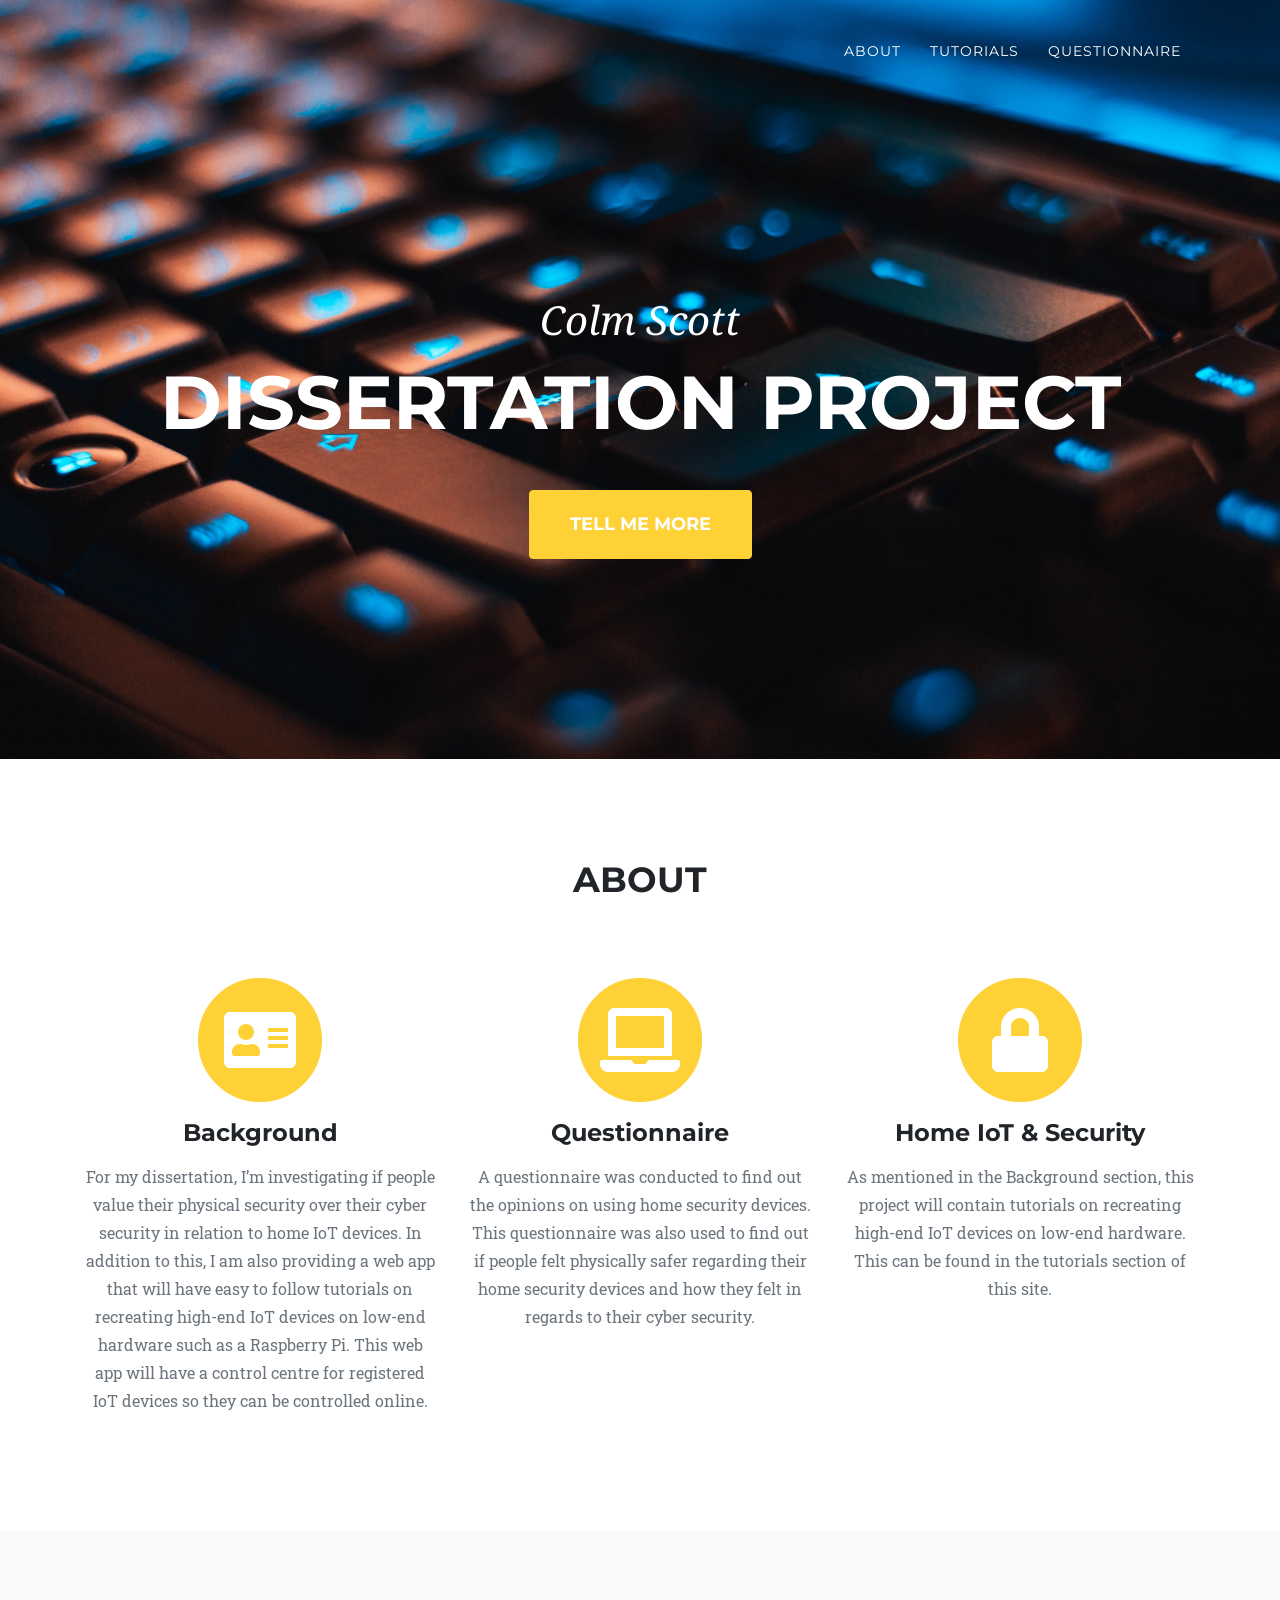
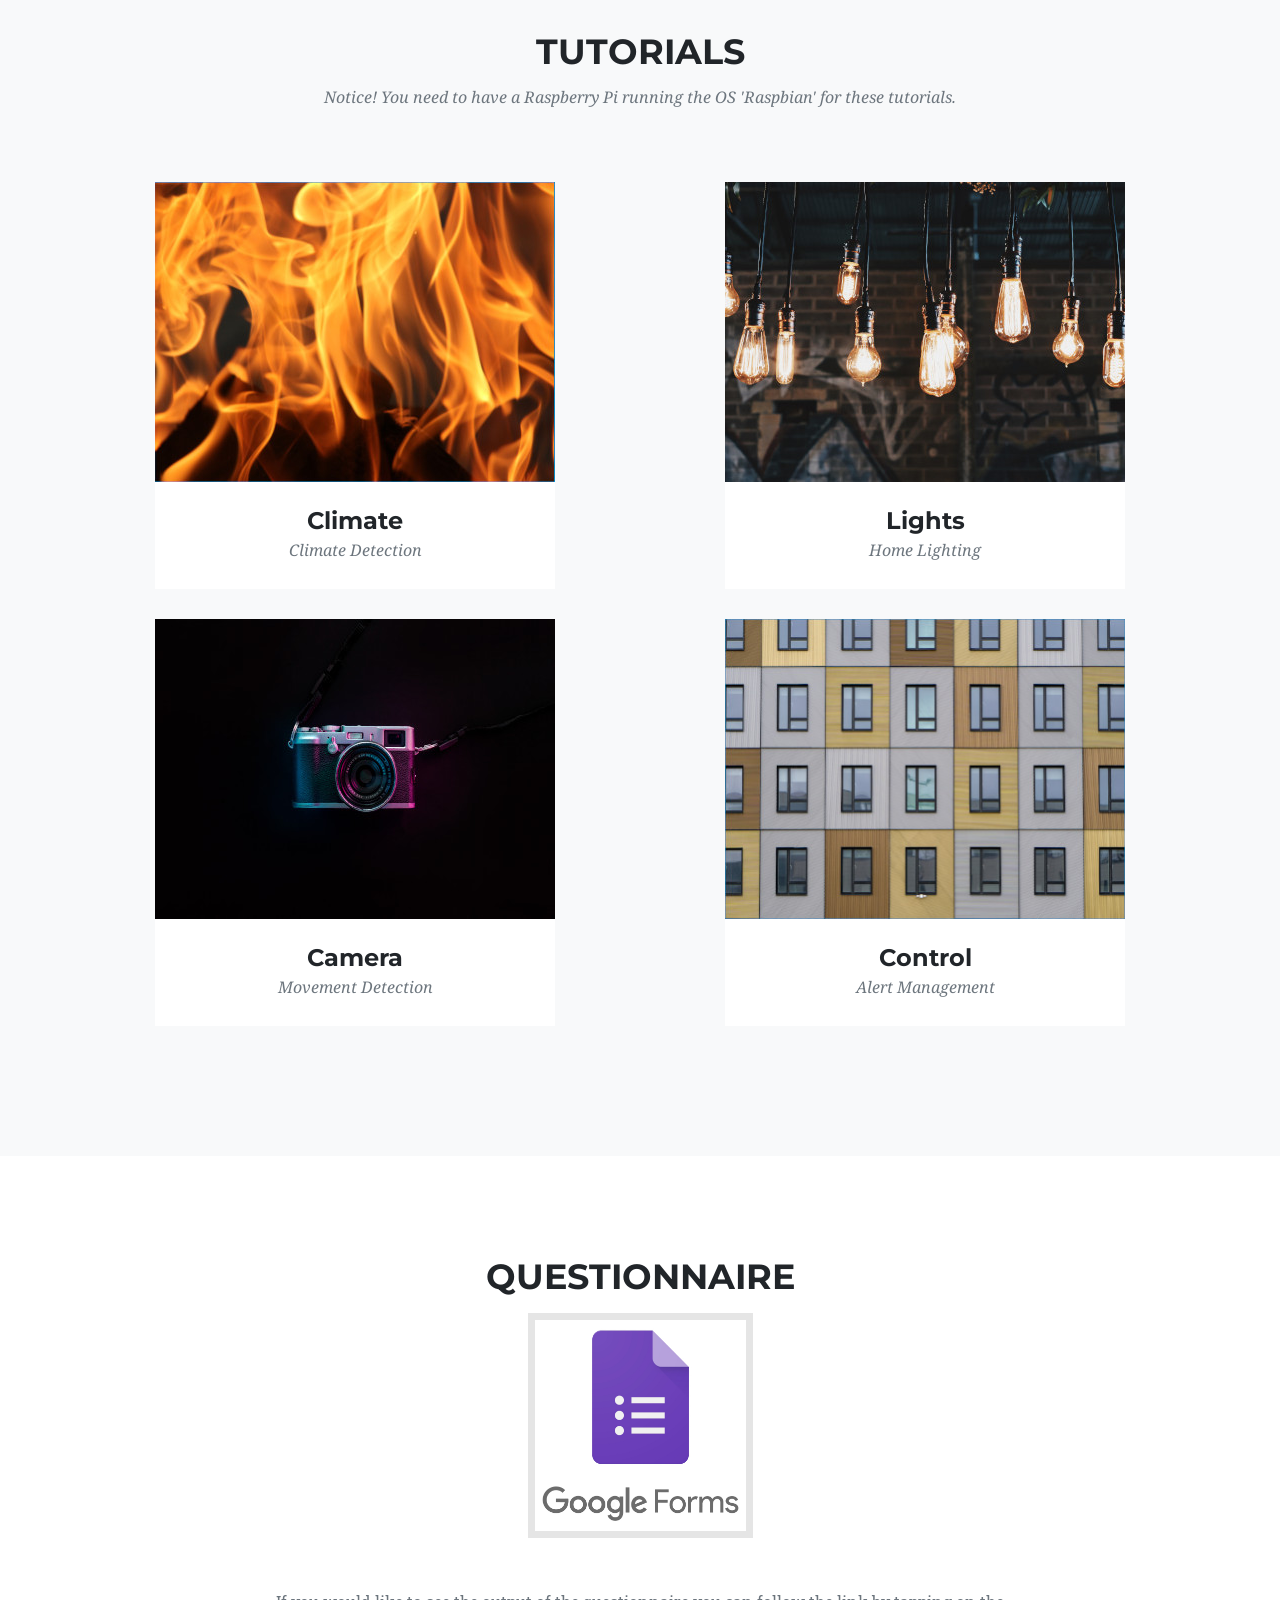
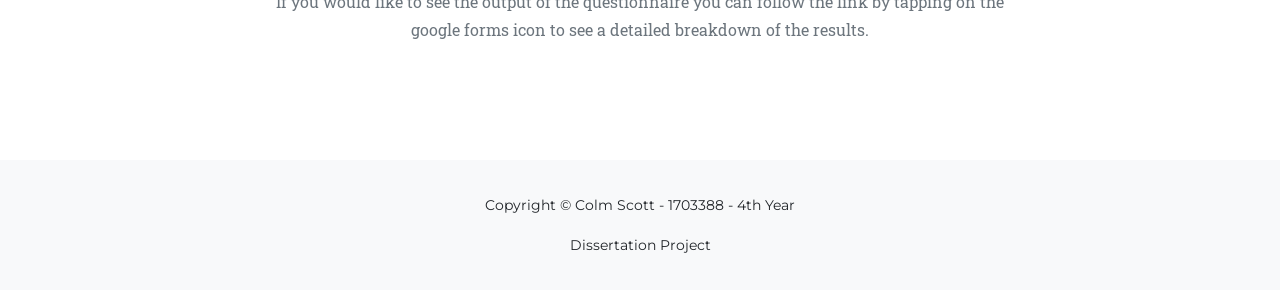
==== commit 67567b95: "Update index.html" ====
--- a/index.html
+++ b/index.html
@@ -112,7 +112,7 @@
       <div class="row">
         <div class="col-lg-12 text-center">
           <h2 class="section-heading text-uppercase">tutorials</h2>
-          <h3 class="section-subheading text-muted"></h3>
+          <h3 class="section-subheading text-muted">Notice! You need to have a Raspberry Pi running the OS 'Raspbian' for these tutorials.</h3>
         </div>
       </div>
       <div class="row">
@@ -197,7 +197,7 @@
       </div>
       <div class="row">
         <div class="col-lg-8 mx-auto text-center">
-          <p class="large text-muted">This questionnaire is now closed. If you would like to see the output of the questionnaire you can follow the link by tapping on the google forms icon to see a detailed breakdown of the results.</p>
+          <p class="large text-muted">If you would like to see the output of the questionnaire you can follow the link by tapping on the google forms icon to see a detailed breakdown of the results.</p>
         </div>
       </div>
     </div>
@@ -321,10 +321,10 @@
               <div class="modal-body">
                 <!-- Project Details Go Here -->
                 <h2 class="text-uppercase">Controllable Lights</h2>
-                <p class="item-intro text-muted"></p>
+                <p class="item-intro text-muted">Notice! You will need to have an Avea Lamp for this tutorial to work!</p>
                 <img class="img-fluid d-block mx-auto" src="img/tutorials/03-full.jpg" alt="">
                 <h5><strong><u>Step 1.</u></strong></h5>
-                <p>Navigate to the console window on your Raspberry Pi, and enter "sudo apt install libglib2.0-dev" as shown in the screenshot below". This will install the necessarry code librarires we need to successfully control our light. <p>
+                <p>Navigate to the console window on your Raspberry Pi, and enter "sudo apt install libglib2.0-dev" as shown in the screenshot below". This will install the necessarry code libraries we need to successfully control our light. <p>
                 <img class="img-fluid d-block mx-auto" src="img/tutorials/light/1-sudo-apt-install-lib.png">
 
                 <h5><strong><u>Step 2.</u></strong></h5>
@@ -417,7 +417,7 @@
 
                 <br>
                 <h5><strong><u>Step 8.</u></strong></h5>
-                <p>Now that your camera is able to take pictures. The next step is to give it the ability to snap a video clip anytime motion is detected. To do this, we will need to download and install "motion". This will allow to complete this.</p>
+                <p>Now that your camera is able to take pictures. The next step is to give it the ability to snap a video clip anytime motion is detected. To do this, we will need to download and install "motion". This will allow us to complete this.</p>
                 <img class="img-fluid d-block mx-auto" src="img/tutorials/camera/7-install-motion-for-live-feed.png">
 
                 <br>
@@ -437,7 +437,7 @@
 
                 <br>
                 <h5><strong><u>Step 12.</u></strong></h5>
-                <p>In the following screenshot, we can see the value of "stream_localhost" has been to set to "on". We need to change this value to "off". By changing this value to "off", we can now access the livestream of our camera through the internet. If we didn't change this value, we would only be able to access our camere livestream on our local network i.e. home WiFi.</p>
+                <p>In the following screenshot, we can see the value of "stream_localhost" has been to set to "on". We need to change this value to "off". By changing this value to "off", we can now access the livestream of our camera through the internet. If we didn't change this value, we would only be able to access our camera livestream on our local network i.e. home WiFi.</p>
                 <img class="img-fluid d-block mx-auto" src="img/tutorials/camera/11-Change-stream-restrictions-to-off.png">
 
                 <br>
@@ -458,7 +458,7 @@
 
                 <br>
                 <h5><strong><u>Step 16.</u></strong></h5>
-                <p>In Step 9 we found out the width and height of our camera. In the screenshot below, we can see the current width of the camera is set to "320". Change this value to the width of your camera, in our example, the width is 1024. </p>
+                <p>In Step 9, we found out the width and height of our camera. In the screenshot below, we can see the current width of the camera is set to "320". Change this value to the width of your camera, in our example, the width is 1024. </p>
                 <img class="img-fluid d-block mx-auto" src="img/tutorials/camera/14-Change-width-1024.png">
 
                 <br>
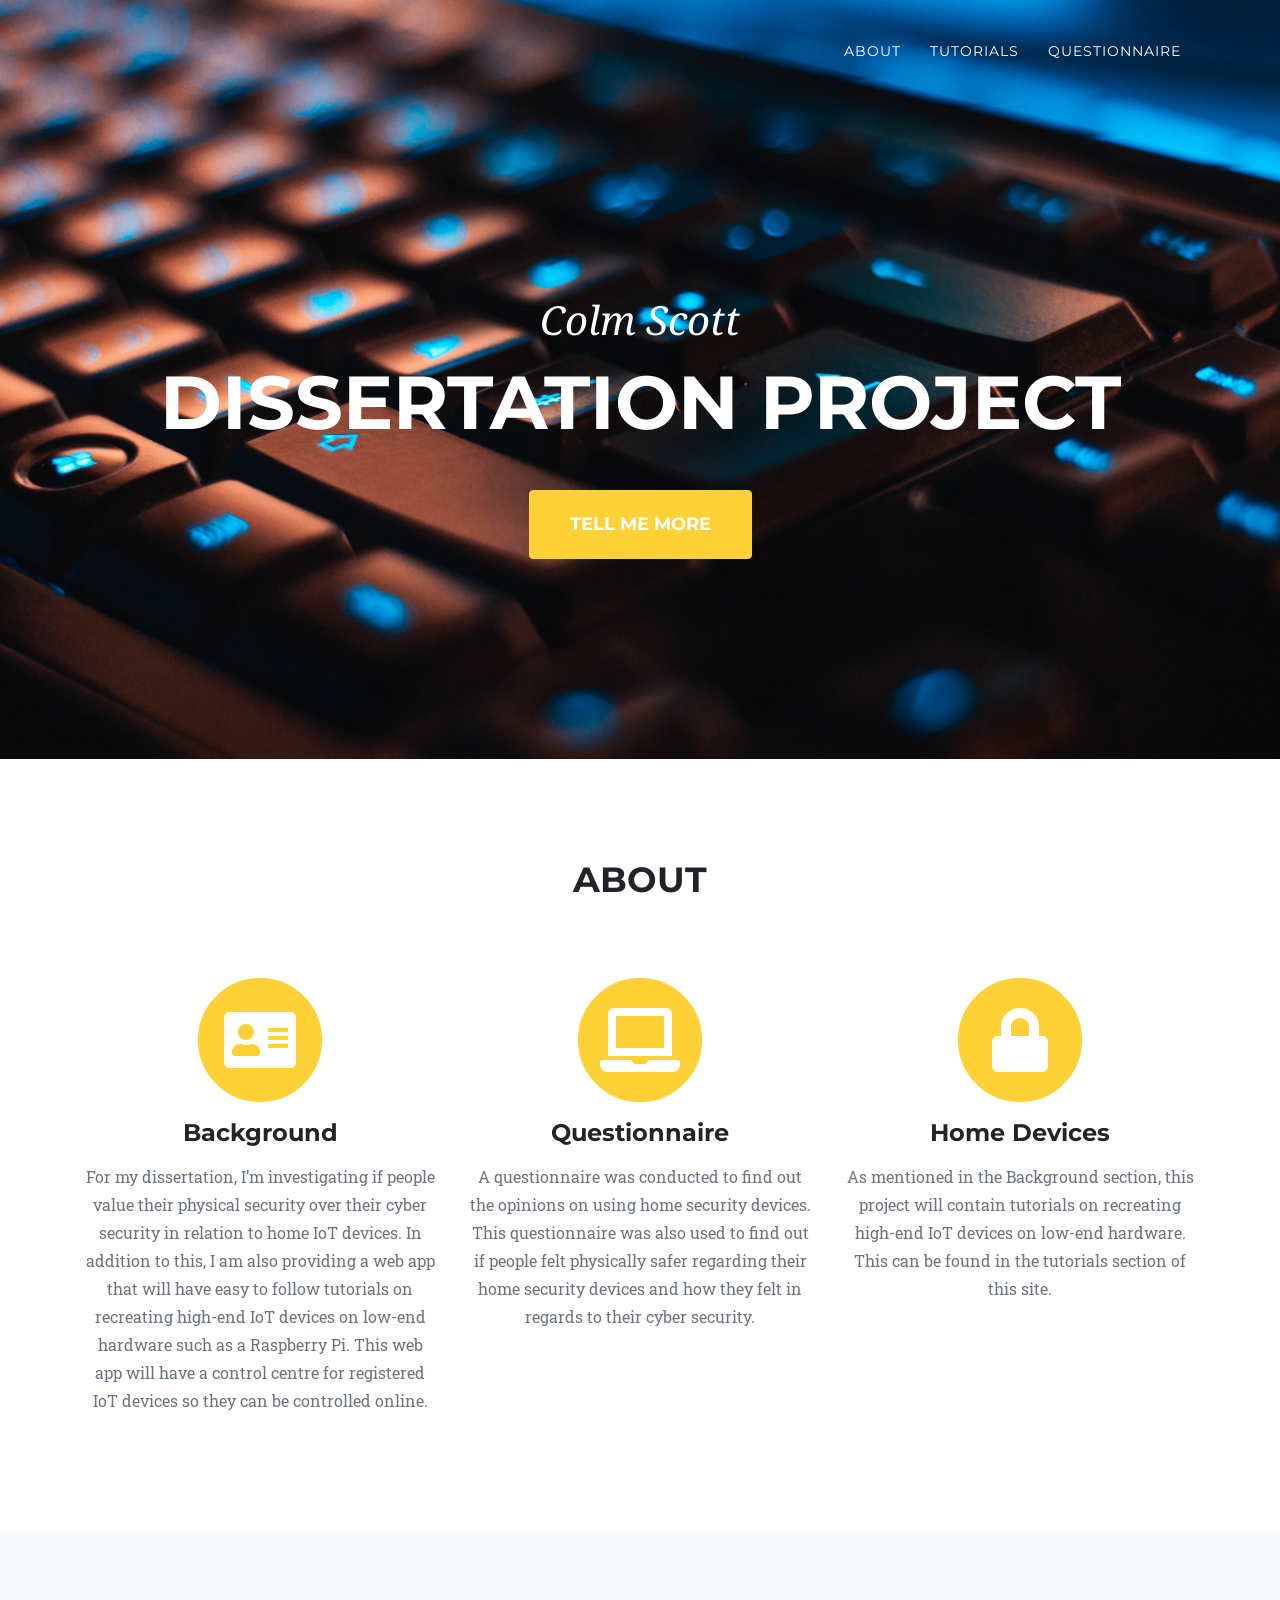
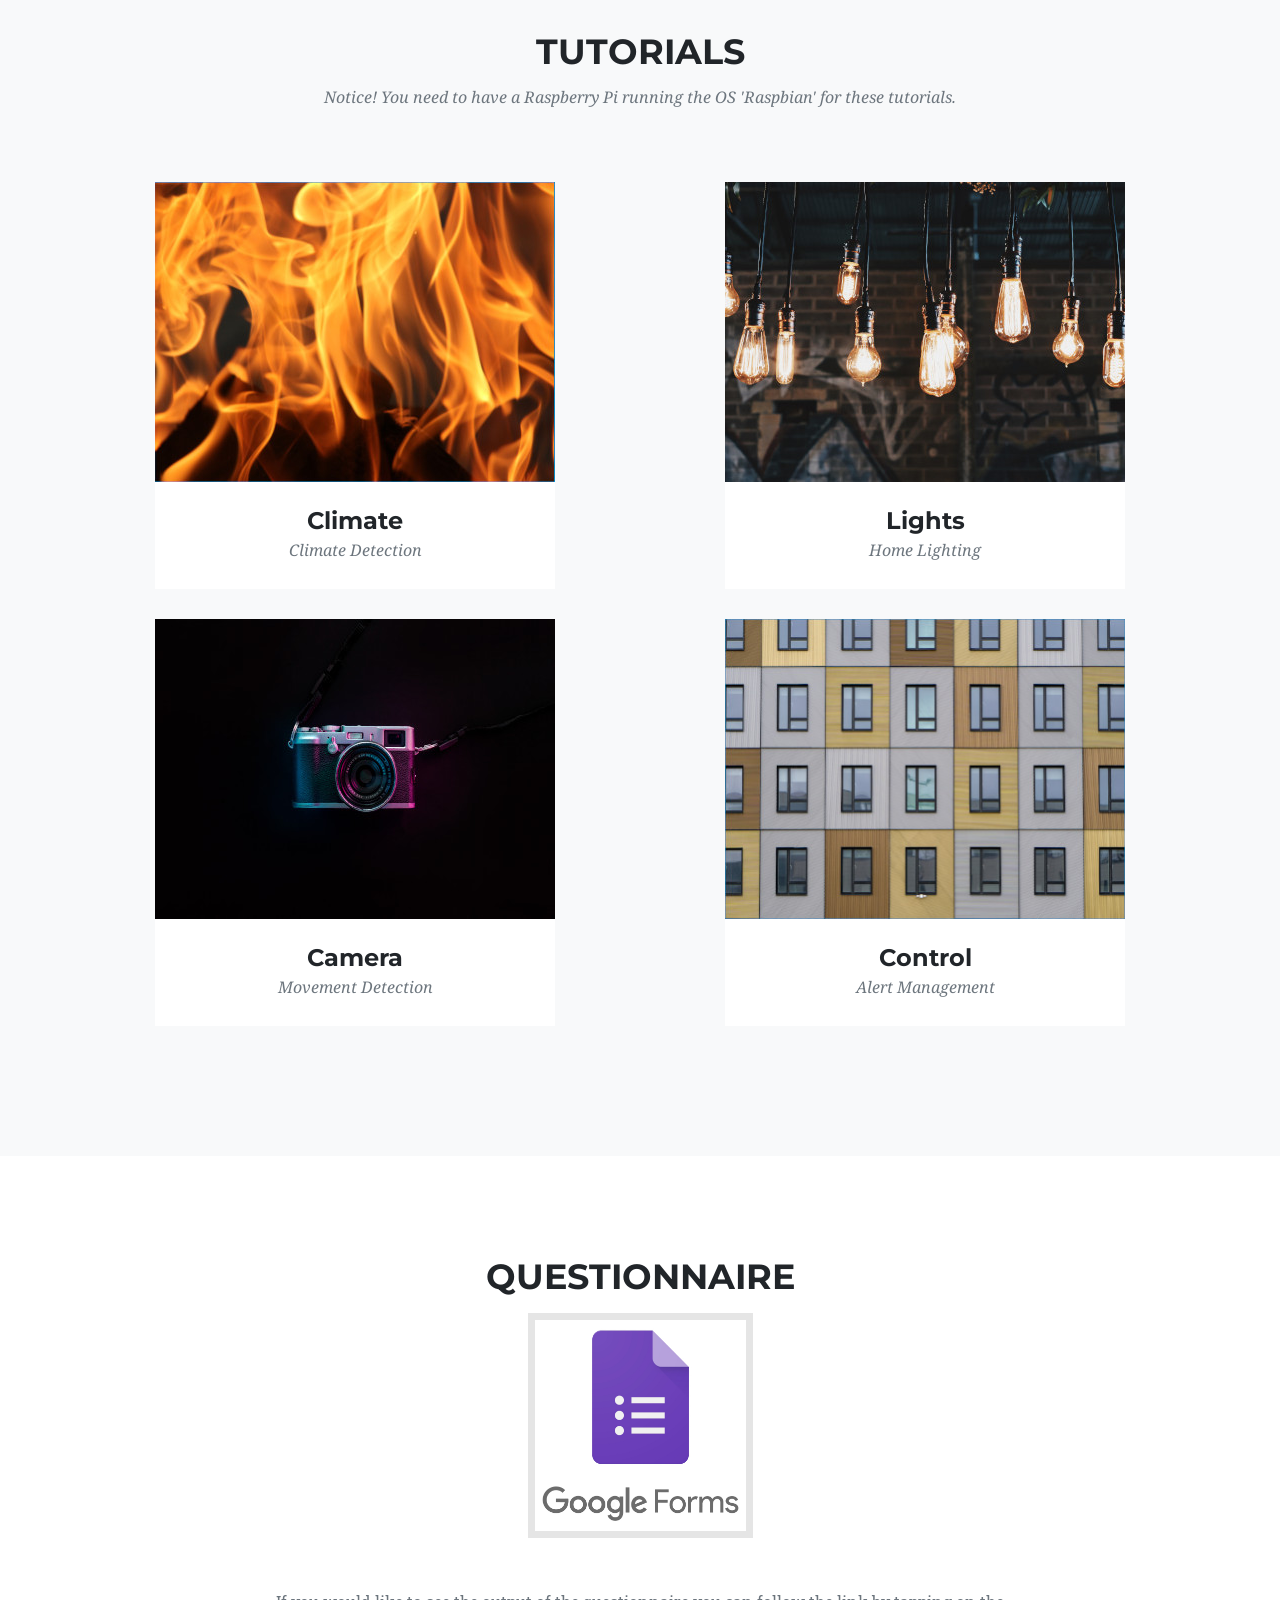
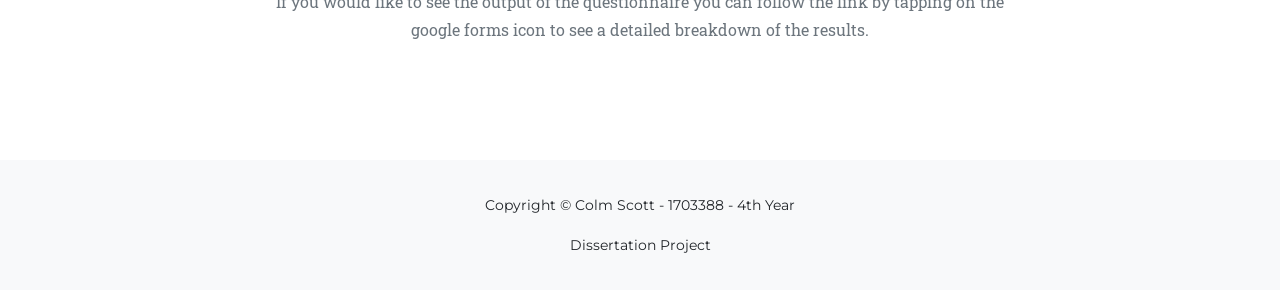
==== commit 2c750b69: "Update index.html" ====
--- a/index.html
+++ b/index.html
@@ -99,7 +99,7 @@
             <i class="fas fa-circle fa-stack-2x text-primary"></i>
             <i class="fas fa-lock fa-stack-1x fa-inverse"></i>
           </span>
-          <h4 class="service-heading">Home IoT & Security</h4>
+          <h4 class="service-heading">Home Devices</h4>
           <p class="text-muted">As mentioned in the Background section, this project will contain tutorials on recreating high-end IoT devices on low-end hardware. This can be found in the tutorials section of this site.</p>
         </div>
       </div>
@@ -236,7 +236,7 @@
               <div class="modal-body">
                 <!-- Project Details Go Here -->
                 <h2 class="text-uppercase">Climate</h2>
-                <p class="item-intro text-muted"></p>
+                <p class="item-intro text-muted">Notice! You will need to have a bme280 sensor chip for this tutorial.</p>
                 <img class="img-fluid d-block mx-auto" src="img/tutorials/02-full.jpg" alt="">
              
                 <h5><strong><u>Step 1.</u></strong></h5>
@@ -380,7 +380,7 @@
               <div class="modal-body">
                 <!-- Project Details Go Here -->
                 <h2 class="text-uppercase">Camera & Video</h2>
-                <p class="item-intro text-muted"></p>
+                <p class="item-intro text-muted">Notice! You will need to have Raspberry Pi Camera for this tutorial.</p>
                 <img class="img-fluid d-block mx-auto" src="img/tutorials/04-full.jpg" alt="">
                 <h5><strong><u>Step 1.</u></strong></h5>
                 <p>Navigate to the console window on your Raspberry Pi, and enter "sudo raspi-config" as shown in the screenshot below"<p>
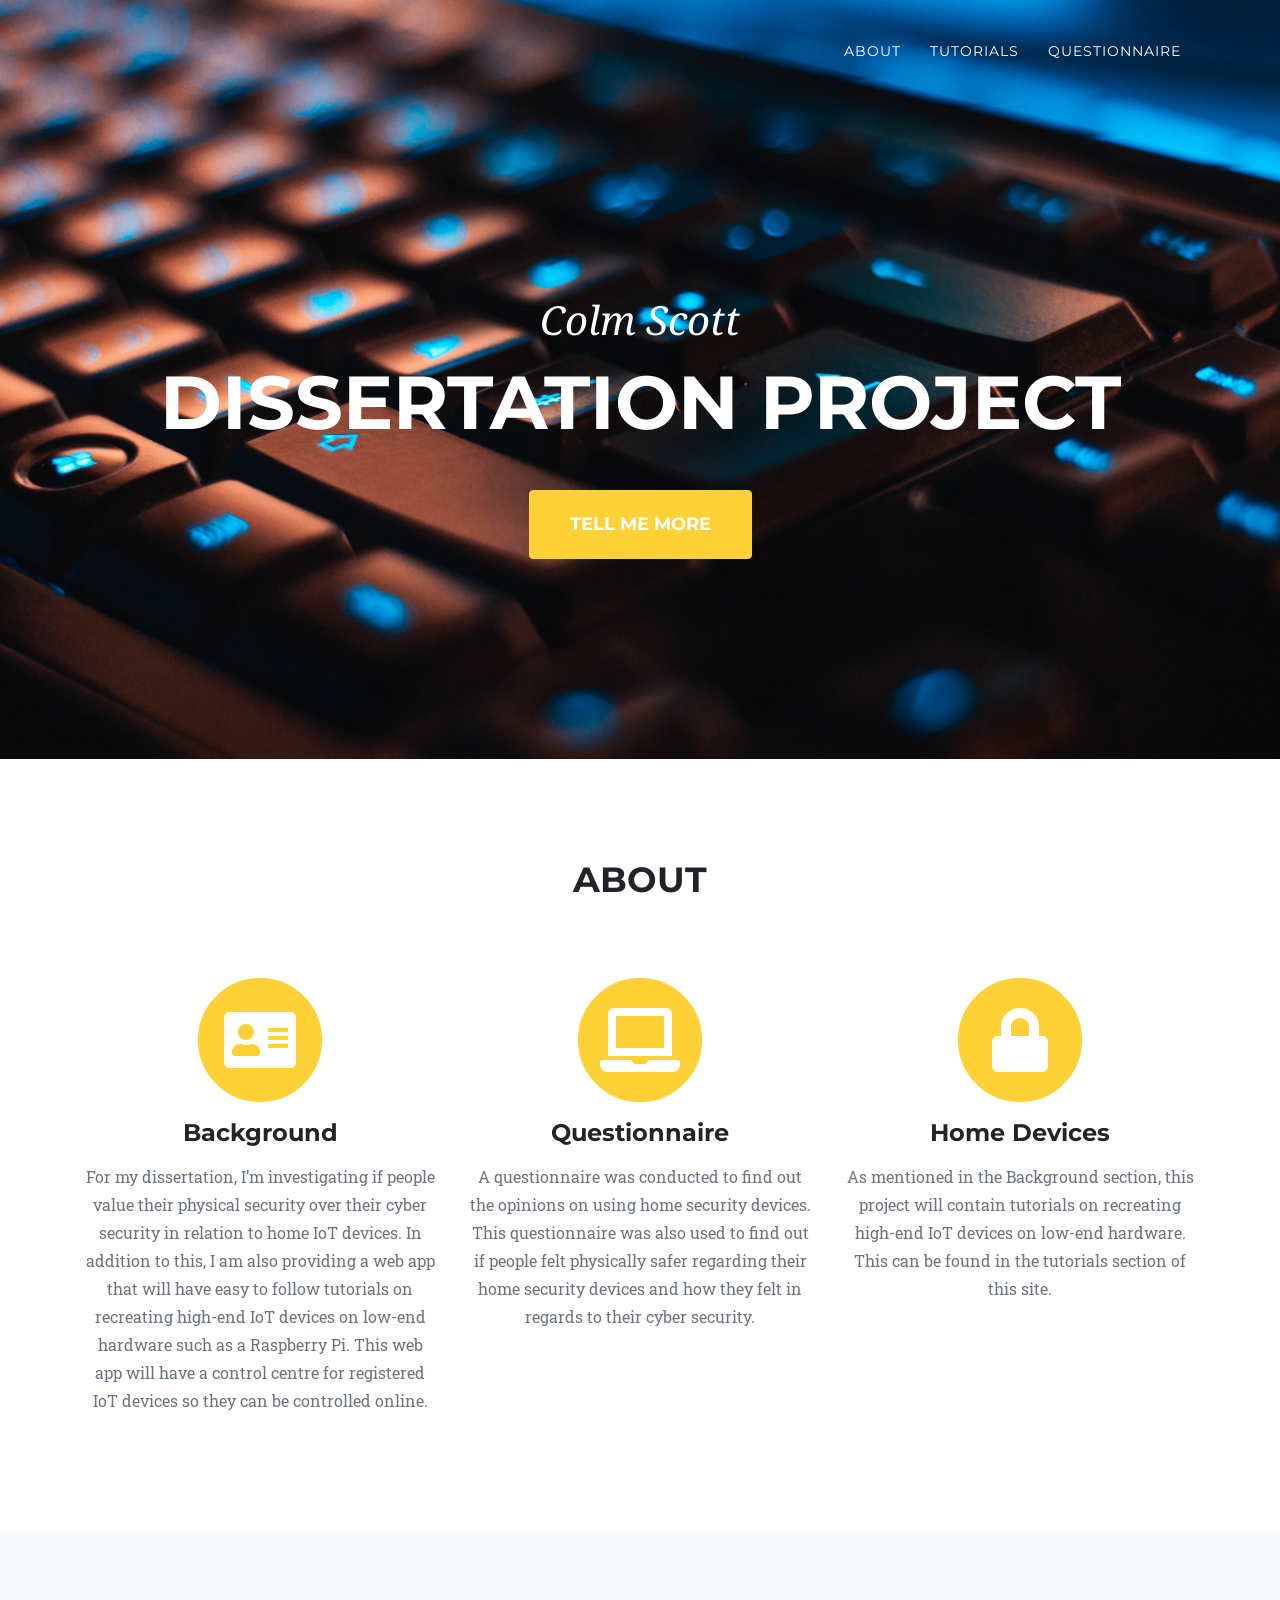
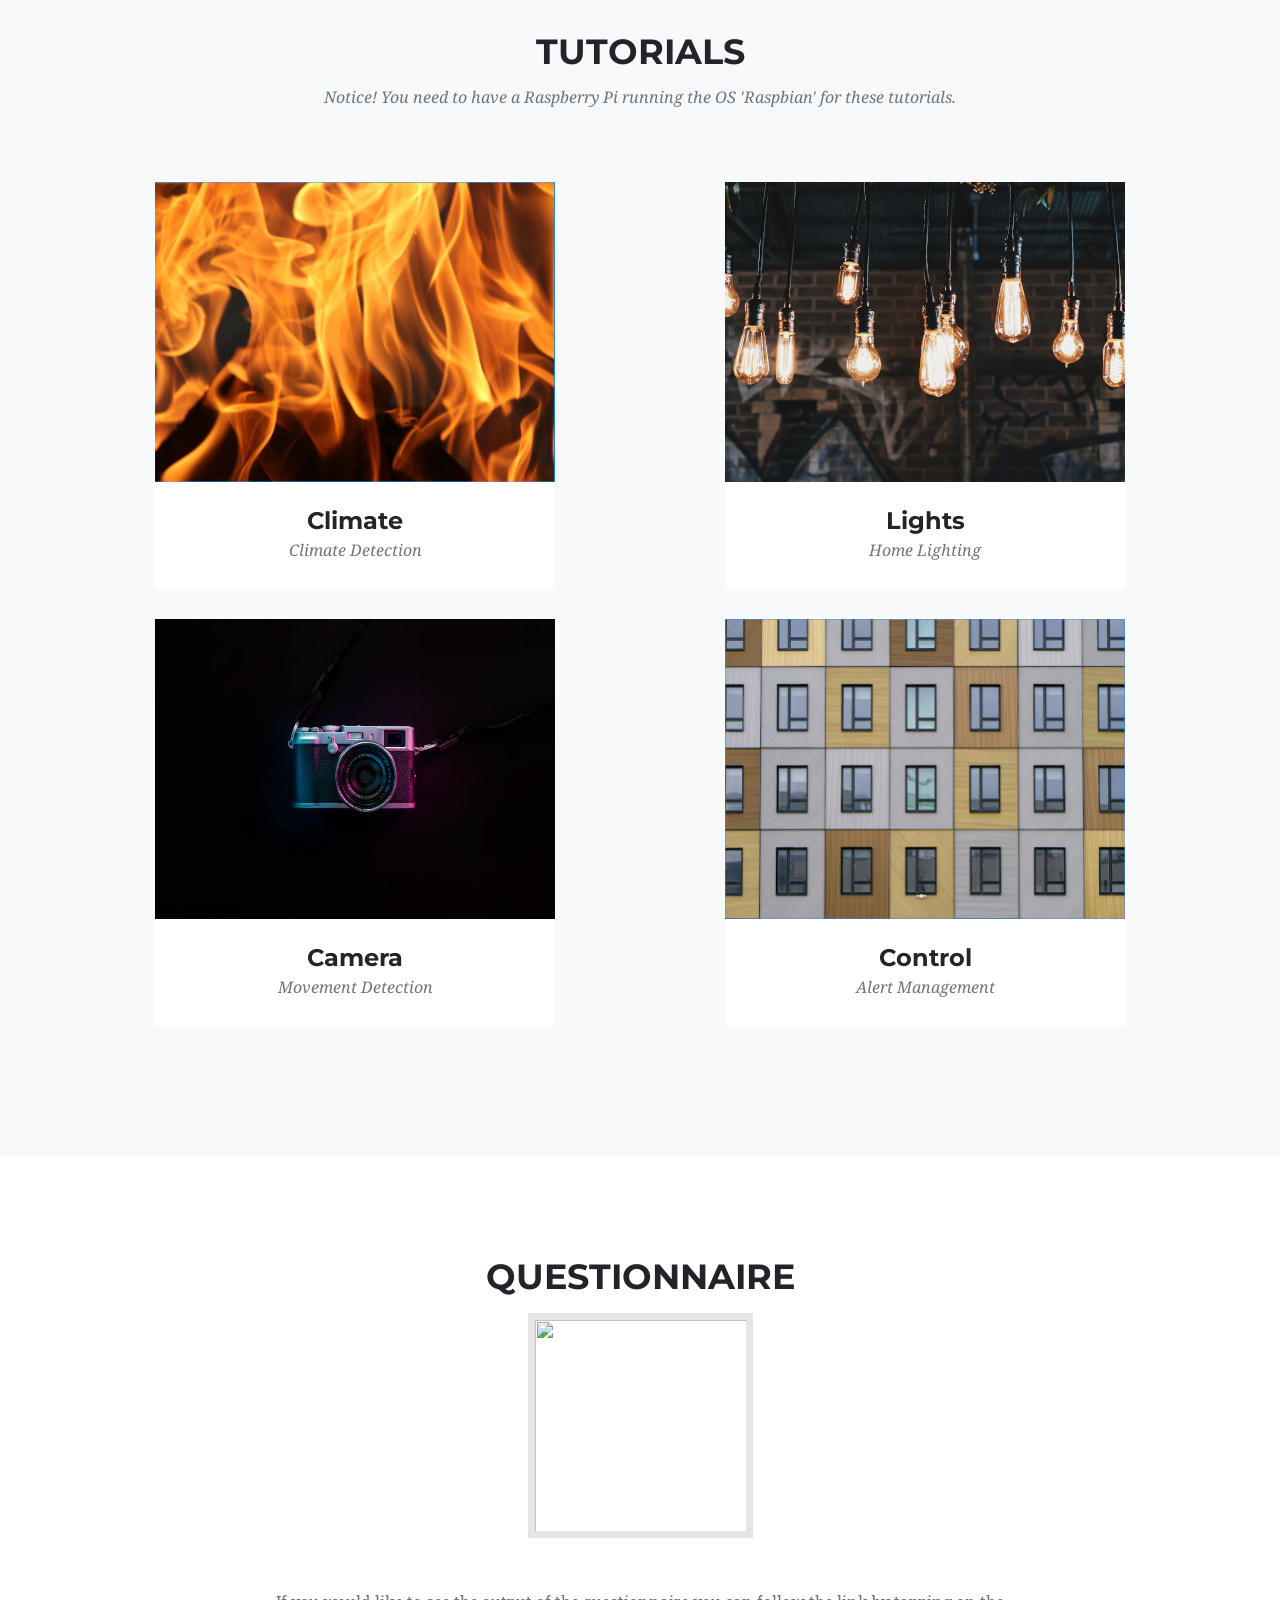
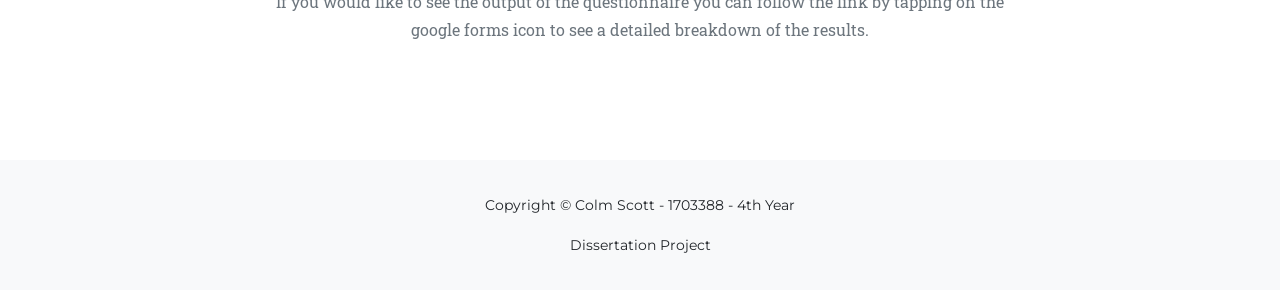
==== commit 9bd421aa: "This might break everything" ====
--- a/index.html
+++ b/index.html
@@ -551,7 +551,7 @@
 
                 <br>
                 <h5><strong><u>Step 4.</u></strong></h5>
-                <p>To start Apache, enter in the following command "sudo systemctl start apache2" to terminal. Once you have done this, open a website and navigate to "192.168.*.*/index.html". If you are met with a page that says "It works!" then you are successful.</p>
+                <p>To start Apache, enter in the following command "sudo systemctl start apache2" to terminal. Once you have done this, open a website and navigate to "192.168.*.*/index.html" (To find your ip address, enter "ifconfig" into terminal, and it will be the number starting with 192.) If you are met with a page that says "It works!" then you are successful.</p>
 
                 <br>
                 <h5><strong><u>Step 5.</u></strong></h5>
@@ -578,11 +578,10 @@
                 <li>sudo cp /home/pi/avea/turnON.py /var/www/html/turnON.py</li>
                 <li>sudo cp /home/pi/temp/bme280.py /var/www/html/bme280.py</li>
                 </p>
-                <img class="img-fluid d-block mx-auto" src="img/tutorials/xampp/.png">
-
-                <br>
-                <h5><strong><u>Step </u></strong></h5>
-                <p></p>
+
+                <br>
+                <h5><strong><u>Step 9.</u></strong></h5>
+                <p>You may need to change the ip address of your camera location. To do this, open up control.php and use 'Ctrl+F "192" to find the ip addres you need to change. Change this ip address to your ip address.</p>
                 <img class="img-fluid d-block mx-auto" src="img/tutorials/xampp/.png">
 
                 <ul class="list-inline">
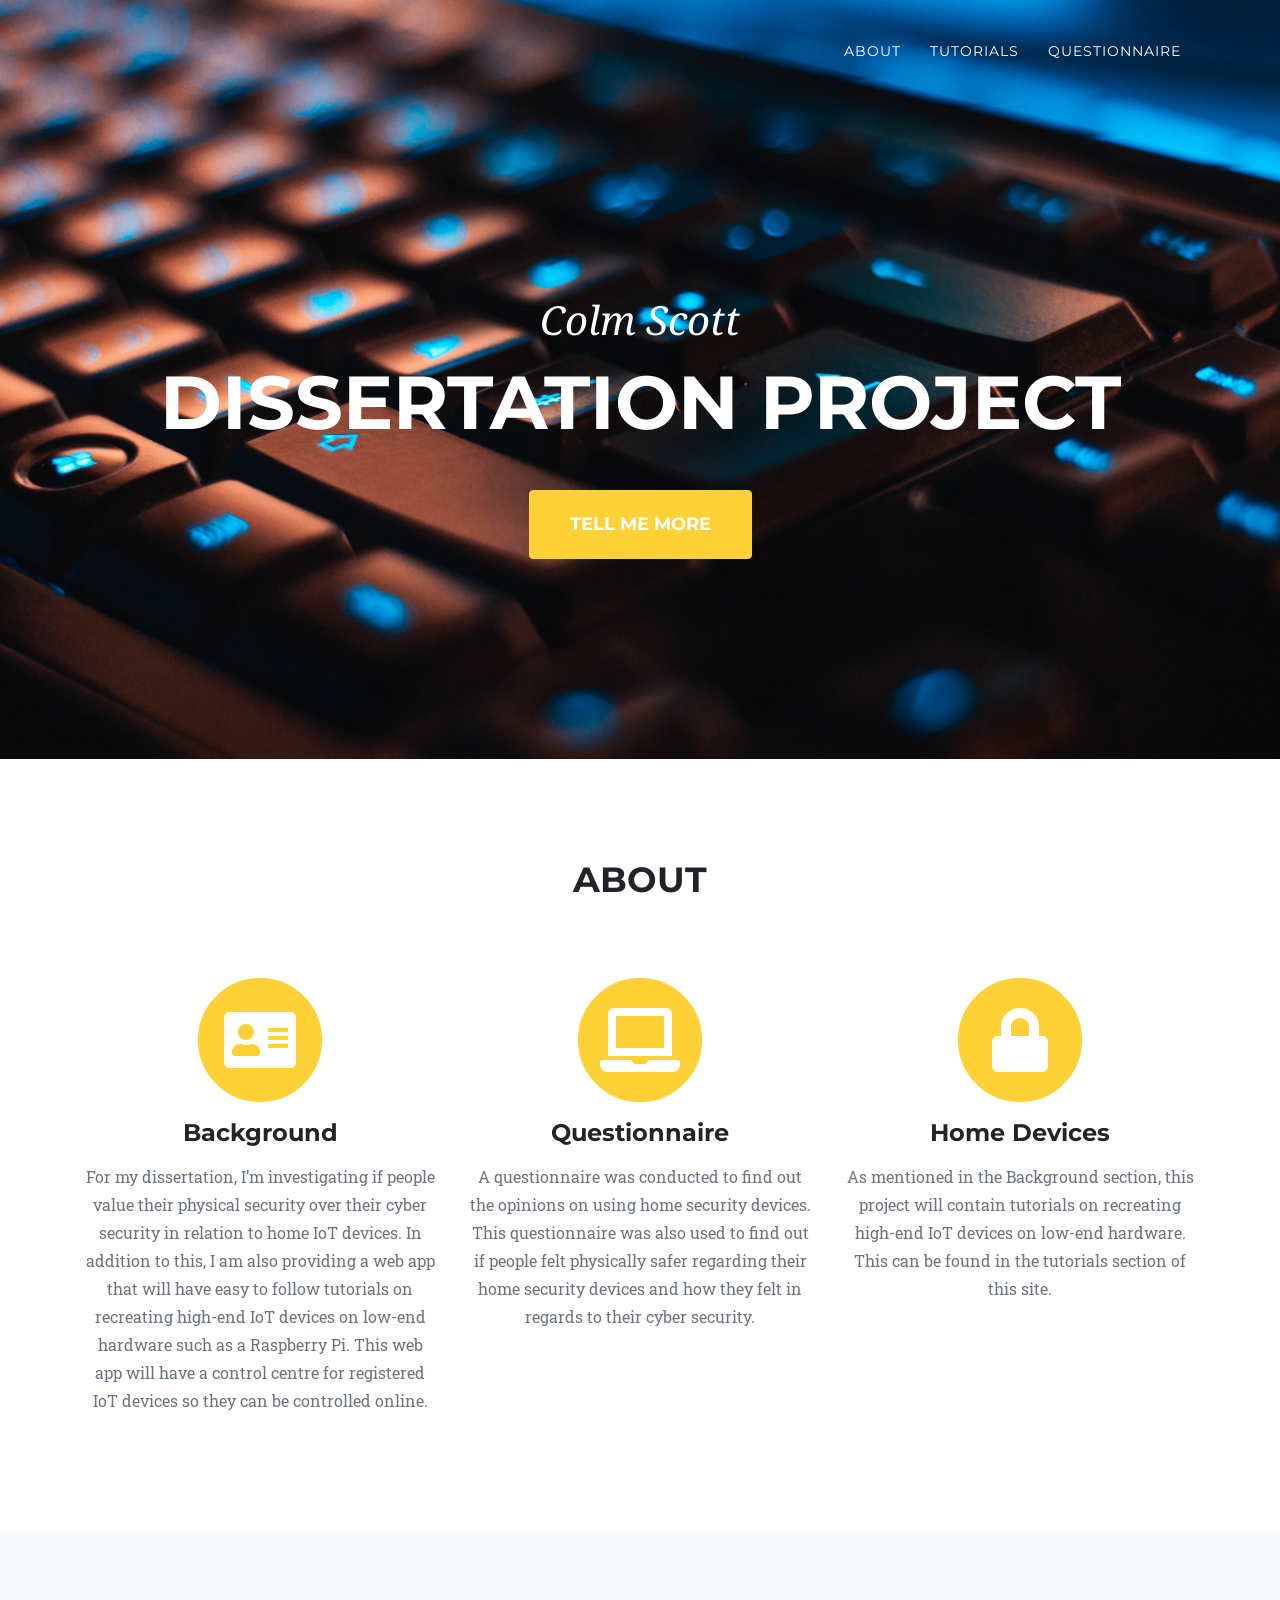
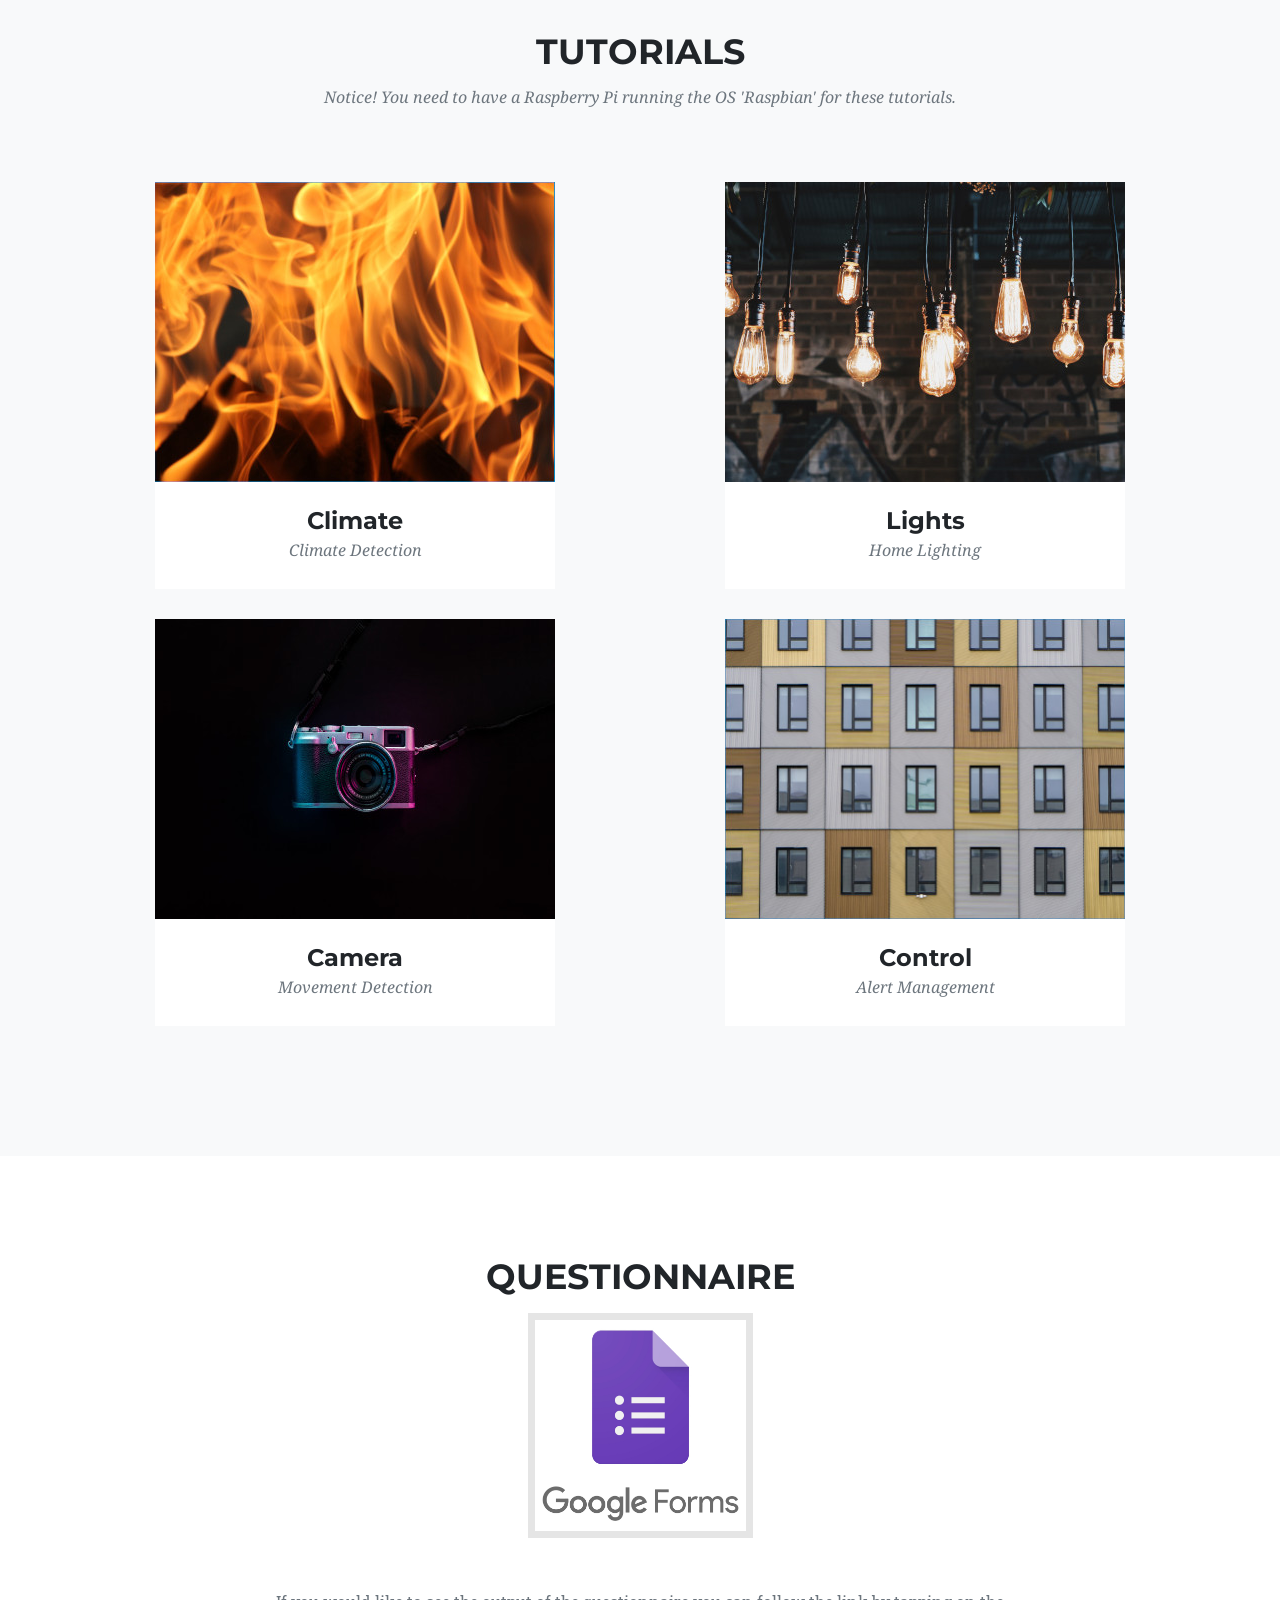
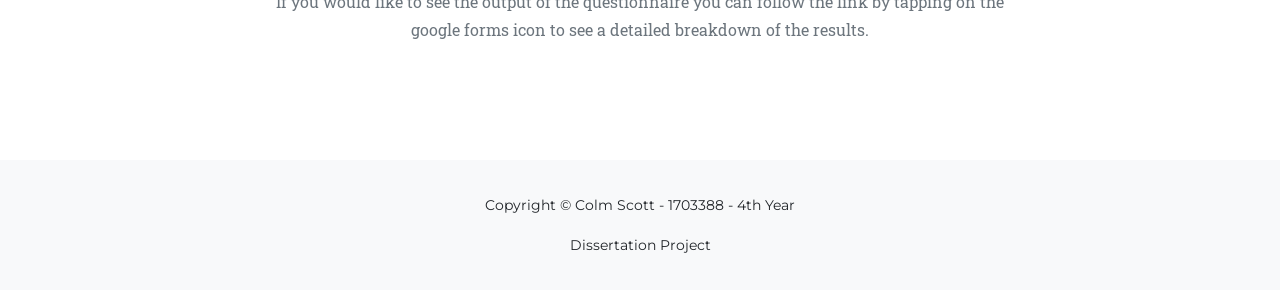
==== commit ea3910a4: "Update" ====
--- a/index.html
+++ b/index.html
@@ -582,7 +582,10 @@
                 <br>
                 <h5><strong><u>Step 9.</u></strong></h5>
                 <p>You may need to change the ip address of your camera location. To do this, open up control.php and use 'Ctrl+F "192" to find the ip addres you need to change. Change this ip address to your ip address.</p>
-                <img class="img-fluid d-block mx-auto" src="img/tutorials/xampp/.png">
+              
+                <br>
+                <h5><strong><u>Step 10.</u></strong></h5>
+                <p>Finally, your control panel is up and running! Navigate your RPi's ip address in a web browser with "control.php" after the '/' and you should be able to view it. </p>
 
                 <ul class="list-inline">
                   <li>Category: Control Panel</li>
